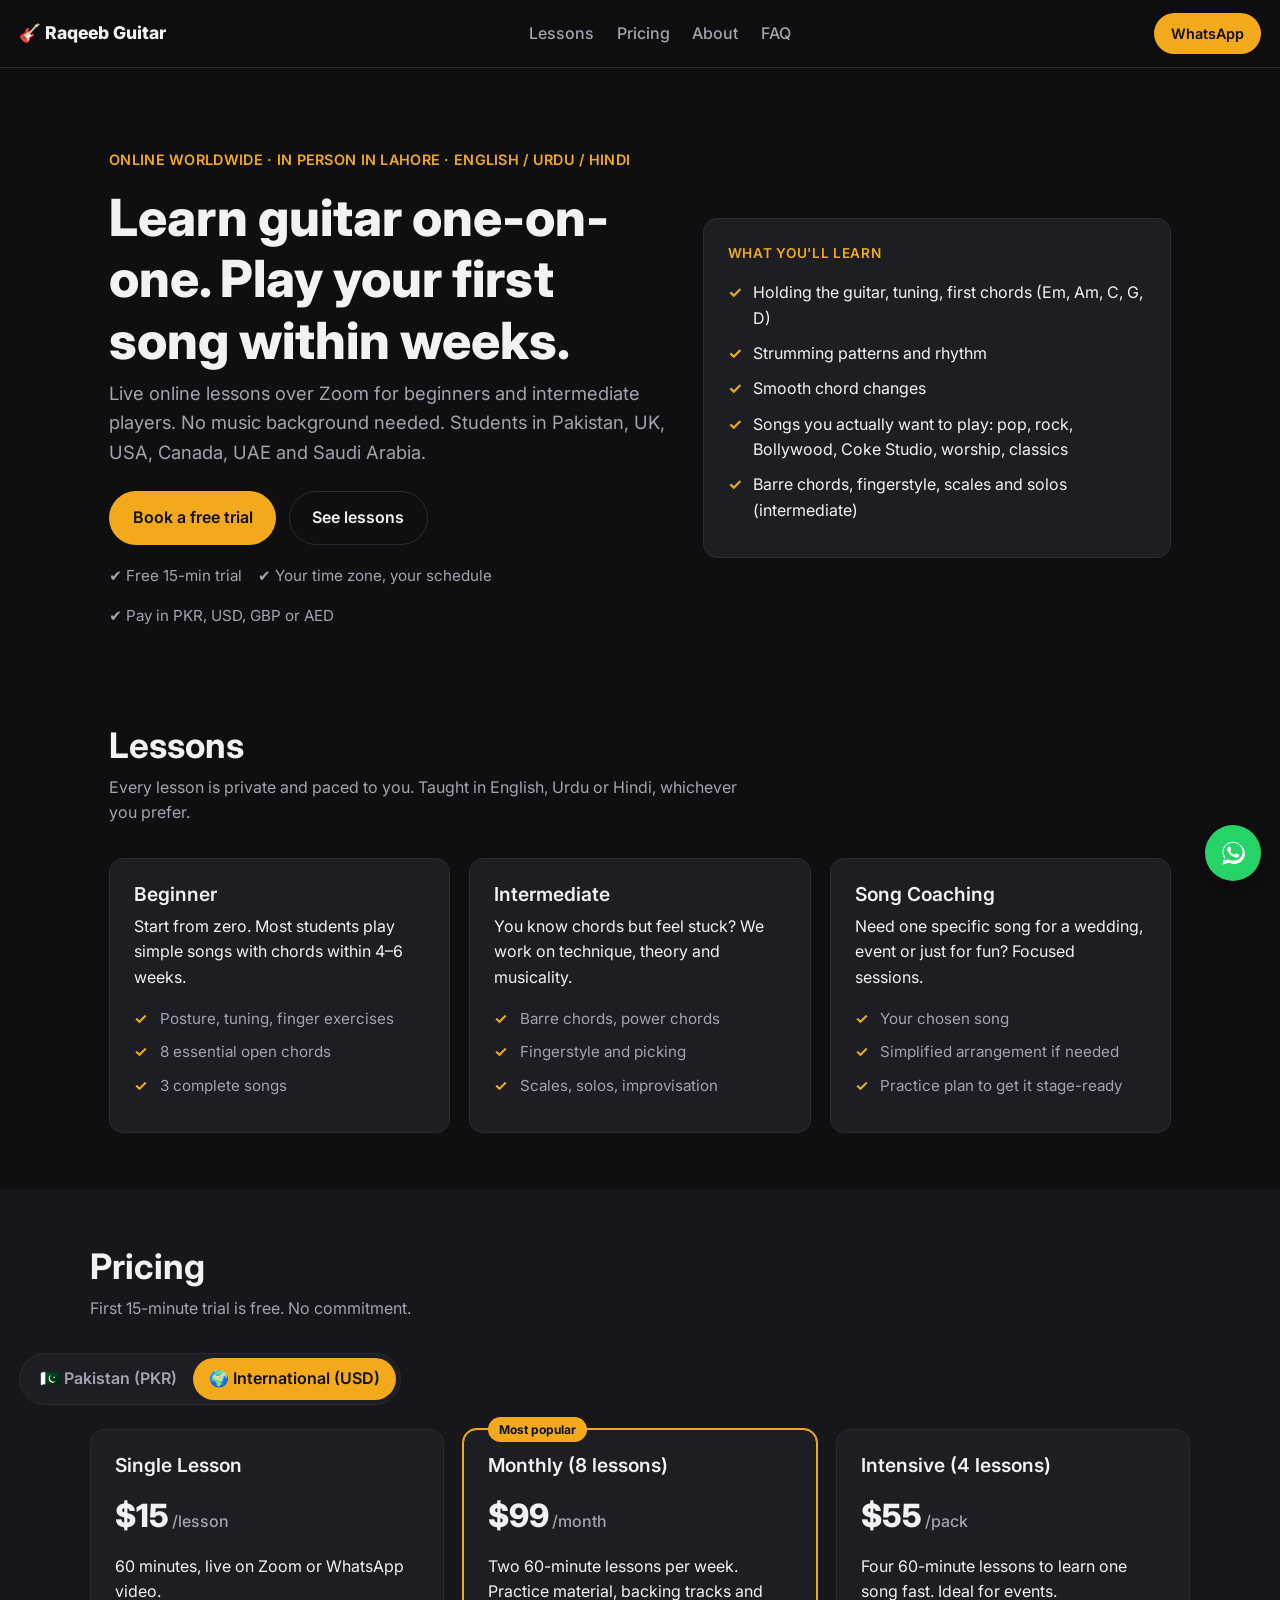
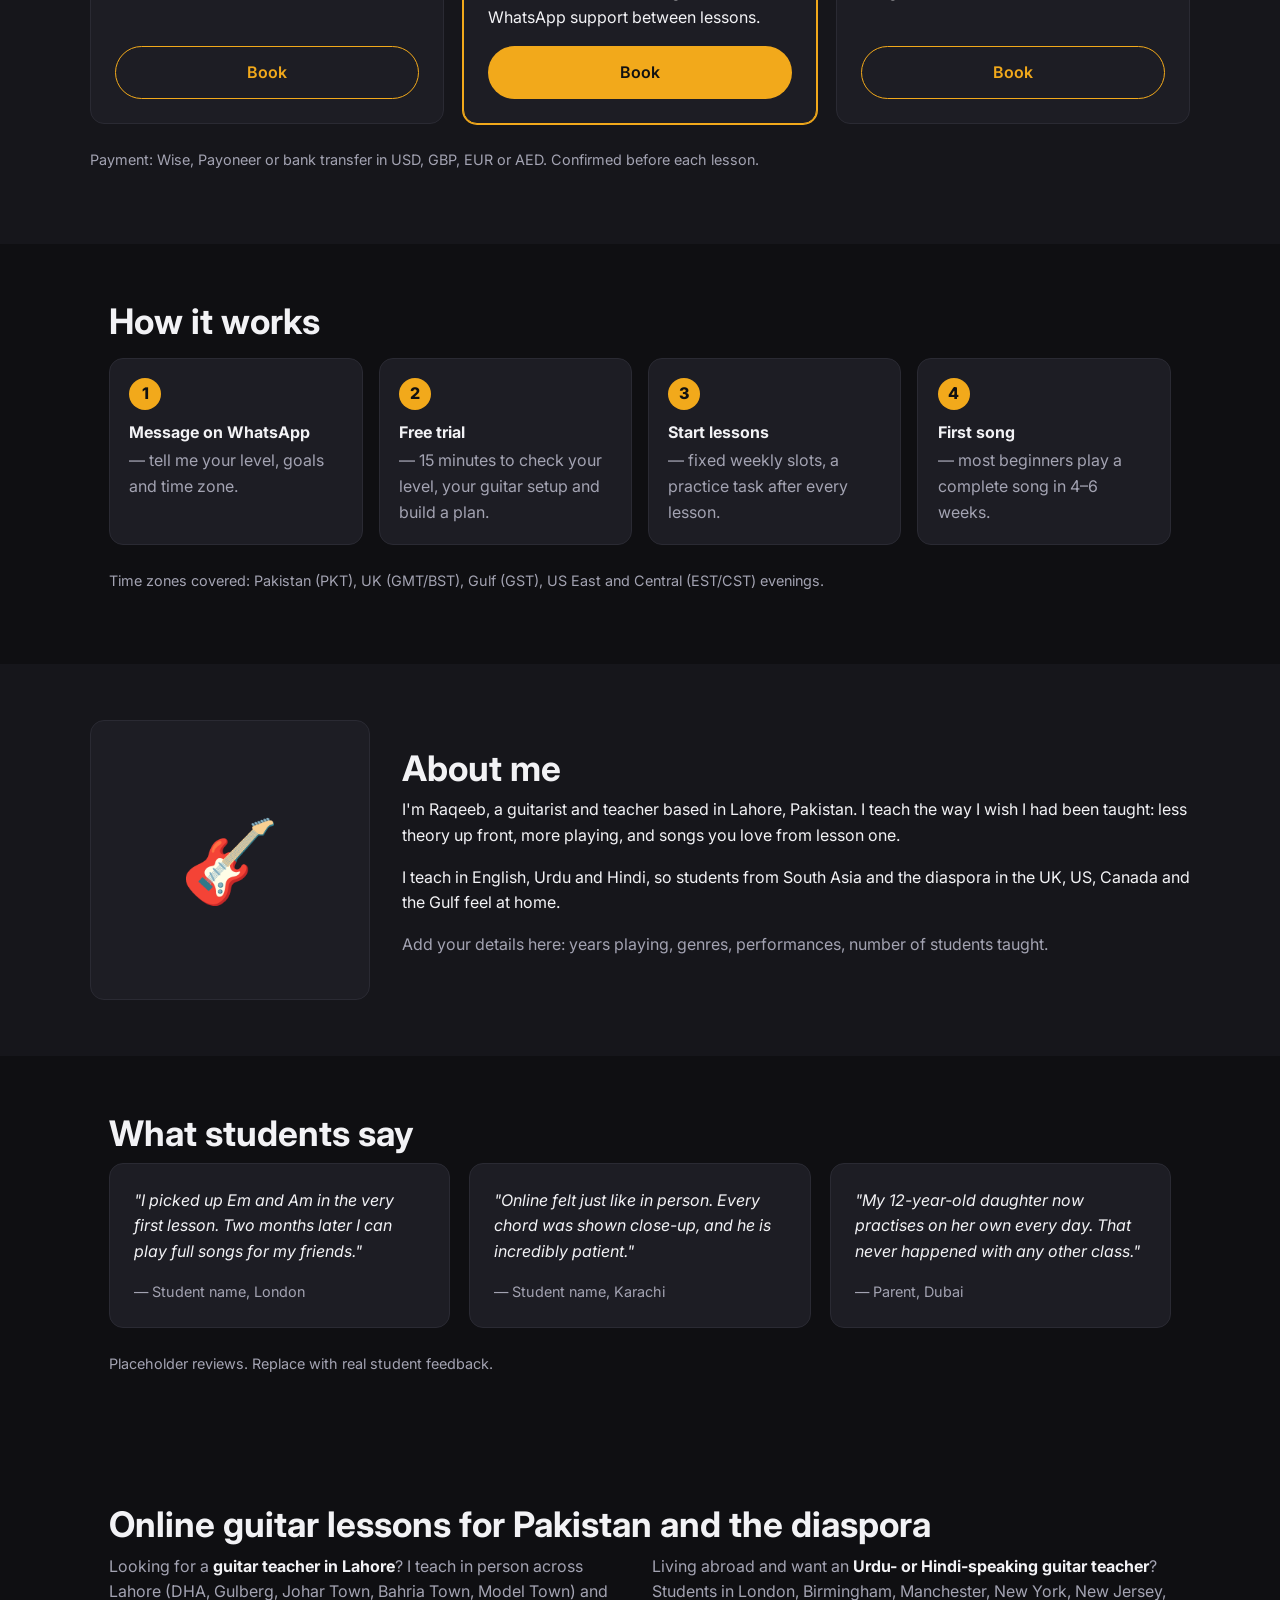
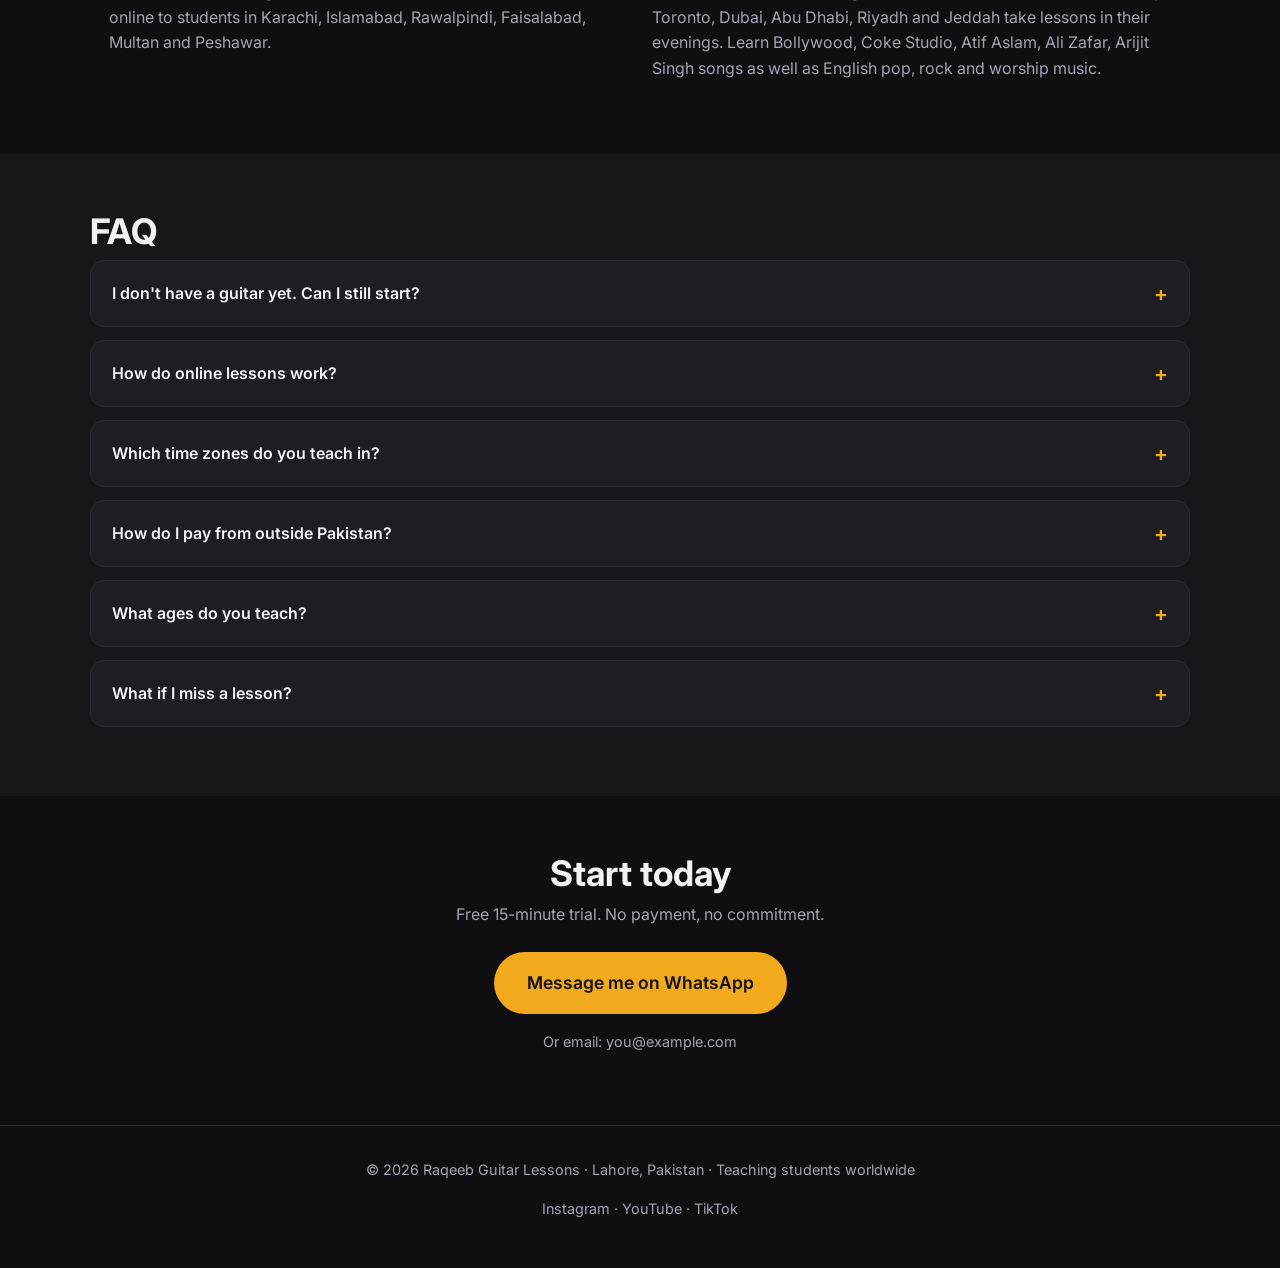
==== index.html @ f3006b5c "Guitar lessons landing page with SEO, region pricing toggle and WhatsApp booking Co-authored-by: Cur" ====
<!DOCTYPE html>
<html lang="en">
<head>
  <meta charset="UTF-8" />
  <meta name="viewport" content="width=device-width, initial-scale=1.0" />
  <title>Online Guitar Lessons in English, Urdu & Hindi | Raqeeb Guitar Lessons, Lahore</title>
  <meta name="description" content="One-on-one online guitar lessons for beginners and intermediate players, taught in English, Urdu or Hindi. In-person classes in Lahore. Students in Pakistan, UK, USA, Canada and UAE. Free 15-minute trial." />
  <link rel="canonical" href="https://raqeebalam.github.io/guitar-lessons/" />
  <meta name="robots" content="index, follow" />
  <meta name="theme-color" content="#0f0f12" />
  <meta property="og:type" content="website" />
  <meta property="og:url" content="https://raqeebalam.github.io/guitar-lessons/" />
  <meta property="og:title" content="Online Guitar Lessons in English, Urdu & Hindi | Raqeeb Guitar" />
  <meta property="og:description" content="Learn guitar online, one-on-one. Play your first song within weeks. Free 15-minute trial. Pakistan, UK, USA, Canada, UAE." />
  <meta property="og:image" content="https://raqeebalam.github.io/guitar-lessons/images/og.png" />
  <meta name="twitter:card" content="summary_large_image" />
  <meta name="twitter:title" content="Online Guitar Lessons in English, Urdu & Hindi | Raqeeb Guitar" />
  <meta name="twitter:description" content="One-on-one online guitar lessons. Free 15-minute trial." />
  <meta name="twitter:image" content="https://raqeebalam.github.io/guitar-lessons/images/og.png" />
  <script type="application/ld+json">
  {
    "@context": "https://schema.org",
    "@graph": [
      {
        "@type": ["LocalBusiness", "EducationalOrganization"],
        "@id": "https://raqeebalam.github.io/guitar-lessons/#business",
        "name": "Raqeeb Guitar Lessons",
        "url": "https://raqeebalam.github.io/guitar-lessons/",
        "image": "https://raqeebalam.github.io/guitar-lessons/images/og.png",
        "description": "One-on-one online guitar lessons for beginners and intermediate players, taught in English, Urdu or Hindi. In-person lessons in Lahore, Pakistan.",
        "address": { "@type": "PostalAddress", "addressLocality": "Lahore", "addressRegion": "Punjab", "addressCountry": "PK" },
        "areaServed": ["Pakistan", "United Kingdom", "United States", "Canada", "United Arab Emirates", "Saudi Arabia"],
        "availableLanguage": ["English", "Urdu", "Hindi"],
        "priceRange": "PKR 1500 - PKR 10000 / USD 15 - USD 99",
        "founder": { "@type": "Person", "name": "Raqeeb Alam" },
        "makesOffer": [
          { "@type": "Offer", "name": "Single online guitar lesson (60 min)", "price": "15", "priceCurrency": "USD" },
          { "@type": "Offer", "name": "Monthly package, 8 online guitar lessons", "price": "99", "priceCurrency": "USD" },
          { "@type": "Offer", "name": "In-person guitar lesson in Lahore", "price": "2500", "priceCurrency": "PKR" }
        ]
      },
      {
        "@type": "Course",
        "name": "Beginner Guitar Course (one-on-one, online)",
        "description": "Start from zero. Posture, tuning, 8 essential chords, strumming and 3 complete songs in 4-6 weeks.",
        "provider": { "@id": "https://raqeebalam.github.io/guitar-lessons/#business" },
        "hasCourseInstance": { "@type": "CourseInstance", "courseMode": "online", "courseWorkload": "PT2H" },
        "offers": { "@type": "Offer", "price": "99", "priceCurrency": "USD", "category": "Monthly package" }
      },
      {
        "@type": "FAQPage",
        "mainEntity": [
          { "@type": "Question", "name": "I don't have a guitar yet. Can I still start?", "acceptedAnswer": { "@type": "Answer", "text": "Yes, the trial doesn't need one. Afterwards I'll recommend a good beginner acoustic for your budget and country." } },
          { "@type": "Question", "name": "How do online guitar lessons work?", "acceptedAnswer": { "@type": "Answer", "text": "Live on Zoom or WhatsApp video. Chords and strumming are shown in close-up, you play along and get corrected in real time. Practice notes and backing tracks follow each lesson." } },
          { "@type": "Question", "name": "Which time zones do you teach in?", "acceptedAnswer": { "@type": "Answer", "text": "Pakistan, UK, Europe and the Gulf during the day; US and Canada in the evenings." } },
          { "@type": "Question", "name": "How do I pay from outside Pakistan?", "acceptedAnswer": { "@type": "Answer", "text": "Wise or Payoneer in USD, GBP, EUR or AED, or bank transfer. Inside Pakistan: JazzCash, Easypaisa or bank transfer." } },
          { "@type": "Question", "name": "What ages do you teach?", "acceptedAnswer": { "@type": "Answer", "text": "Ages 10 and up. Kids' lessons are 45 minutes and song-based." } },
          { "@type": "Question", "name": "What if I miss a lesson?", "acceptedAnswer": { "@type": "Answer", "text": "Reschedule free with 24 hours' notice. The monthly package includes one make-up lesson." } }
        ]
      }
    ]
  }
  </script>
  <link rel="preconnect" href="https://fonts.googleapis.com" />
  <link href="https://fonts.googleapis.com/css2?family=Inter:wght@400;500;600;700;800&display=swap" rel="stylesheet" />
  <link rel="stylesheet" href="styles.css" />
</head>
<body>
  <header class="nav">
    <a href="#top" class="brand">🎸 Raqeeb Guitar</a>
    <nav class="nav-links">
      <a href="#lessons">Lessons</a>
      <a href="#pricing">Pricing</a>
      <a href="#about">About</a>
      <a href="#faq">FAQ</a>
    </nav>
    <a class="btn btn-primary btn-sm js-whatsapp" href="#" data-msg="Hi! I'd like to know more about your guitar lessons.">WhatsApp</a>
  </header>

  <main id="top">
    <section class="hero">
      <div class="hero-text">
        <p class="eyebrow">Online worldwide · In person in <span class="js-city">Lahore</span> · English / Urdu / Hindi</p>
        <h1>Learn guitar one-on-one. Play your first song within weeks.</h1>
        <p class="lead">Live online lessons over Zoom for beginners and intermediate players. No music background needed. Students in Pakistan, UK, USA, Canada, UAE and Saudi Arabia.</p>
        <div class="hero-cta">
          <a class="btn btn-primary js-whatsapp" href="#" data-msg="Hi! I'd like to book a free trial guitar lesson. My time zone is: ">Book a free trial</a>
          <a class="btn btn-ghost" href="#lessons">See lessons</a>
        </div>
        <ul class="trust">
          <li>✔ Free 15-min trial</li>
          <li>✔ Your time zone, your schedule</li>
          <li>✔ Pay in PKR, USD, GBP or AED</li>
        </ul>
      </div>
      <div class="hero-card">
        <div class="card">
          <p class="card-label">What you'll learn</p>
          <ul class="checklist">
            <li>Holding the guitar, tuning, first chords (Em, Am, C, G, D)</li>
            <li>Strumming patterns and rhythm</li>
            <li>Smooth chord changes</li>
            <li>Songs you actually want to play: pop, rock, Bollywood, Coke Studio, worship, classics</li>
            <li>Barre chords, fingerstyle, scales and solos (intermediate)</li>
          </ul>
        </div>
      </div>
    </section>

    <section id="lessons" class="section">
      <h2>Lessons</h2>
      <p class="section-sub">Every lesson is private and paced to you. Taught in English, Urdu or Hindi, whichever you prefer.</p>
      <div class="grid-3">
        <article class="card">
          <h3>Beginner</h3>
          <p>Start from zero. Most students play simple songs with chords within 4–6 weeks.</p>
          <ul class="checklist small">
            <li>Posture, tuning, finger exercises</li>
            <li>8 essential open chords</li>
            <li>3 complete songs</li>
          </ul>
        </article>
        <article class="card">
          <h3>Intermediate</h3>
          <p>You know chords but feel stuck? We work on technique, theory and musicality.</p>
          <ul class="checklist small">
            <li>Barre chords, power chords</li>
            <li>Fingerstyle and picking</li>
            <li>Scales, solos, improvisation</li>
          </ul>
        </article>
        <article class="card">
          <h3>Song Coaching</h3>
          <p>Need one specific song for a wedding, event or just for fun? Focused sessions.</p>
          <ul class="checklist small">
            <li>Your chosen song</li>
            <li>Simplified arrangement if needed</li>
            <li>Practice plan to get it stage-ready</li>
          </ul>
        </article>
      </div>
    </section>

    <section id="pricing" class="section alt">
      <h2>Pricing</h2>
      <p class="section-sub">First 15-minute trial is free. No commitment.</p>

      <div class="toggle" role="tablist" aria-label="Region">
        <button class="toggle-btn active" data-region="pk" role="tab" aria-selected="true">🇵🇰 Pakistan (PKR)</button>
        <button class="toggle-btn" data-region="intl" role="tab" aria-selected="false">🌍 International (USD)</button>
      </div>

      <div class="grid-3">
        <article class="card price">
          <h3>Single Lesson</h3>
          <p class="amount"><span data-pk="Rs. 1,500" data-intl="$15">Rs. 1,500</span><span class="per">/lesson</span></p>
          <p>60 minutes, live on Zoom or WhatsApp video.</p>
          <a class="btn btn-outline js-whatsapp" href="#" data-msg="Hi! I'd like to book a single online guitar lesson.">Book</a>
        </article>
        <article class="card price featured">
          <p class="badge">Most popular</p>
          <h3>Monthly (8 lessons)</h3>
          <p class="amount"><span data-pk="Rs. 10,000" data-intl="$99">Rs. 10,000</span><span class="per">/month</span></p>
          <p>Two 60-minute lessons per week. Practice material, backing tracks and WhatsApp support between lessons.</p>
          <a class="btn btn-primary js-whatsapp" href="#" data-msg="Hi! I'm interested in the monthly guitar package (8 lessons).">Book</a>
        </article>
        <article class="card price">
          <h3 data-pk="In Person" data-intl="Intensive (4 lessons)">In Person</h3>
          <p class="amount"><span data-pk="Rs. 2,500" data-intl="$55">Rs. 2,500</span><span class="per" data-pk="/lesson" data-intl="/pack">/lesson</span></p>
          <p data-pk="At your home or my studio in Lahore. Travel adjusted." data-intl="Four 60-minute lessons to learn one song fast. Ideal for events.">At your home or my studio in Lahore. Travel adjusted.</p>
          <a class="btn btn-outline js-whatsapp" href="#" data-msg="Hi! I'd like an in-person / intensive guitar lesson. Details: ">Book</a>
        </article>
      </div>
      <p class="note" data-pk="Payment: JazzCash, Easypaisa or bank transfer. Confirmed before each lesson." data-intl="Payment: Wise, Payoneer or bank transfer in USD, GBP, EUR or AED. Confirmed before each lesson.">Payment: JazzCash, Easypaisa or bank transfer. Confirmed before each lesson.</p>
    </section>

    <section id="how" class="section">
      <h2>How it works</h2>
      <ol class="steps">
        <li><strong>Message on WhatsApp</strong> — tell me your level, goals and time zone.</li>
        <li><strong>Free trial</strong> — 15 minutes to check your level, your guitar setup and build a plan.</li>
        <li><strong>Start lessons</strong> — fixed weekly slots, a practice task after every lesson.</li>
        <li><strong>First song</strong> — most beginners play a complete song in 4–6 weeks.</li>
      </ol>
      <p class="note">Time zones covered: Pakistan (PKT), UK (GMT/BST), Gulf (GST), US East and Central (EST/CST) evenings.</p>
    </section>

    <section id="about" class="section alt">
      <div class="about">
        <div class="about-photo">
          <img src="images/teacher.jpg" alt="Raqeeb Alam, guitar teacher in Lahore, playing acoustic guitar" loading="lazy" onerror="this.style.display='none'" />
          <span class="photo-placeholder">🎸</span>
        </div>
        <div>
          <h2>About me</h2>
          <p>I'm Raqeeb, a guitarist and teacher based in <span class="js-city">Lahore</span>, Pakistan. I teach the way I wish I had been taught: less theory up front, more playing, and songs you love from lesson one.</p>
          <p>I teach in English, Urdu and Hindi, so students from South Asia and the diaspora in the UK, US, Canada and the Gulf feel at home.</p>
          <p class="muted">Add your details here: years playing, genres, performances, number of students taught.</p>
        </div>
      </div>
    </section>

    <section id="testimonials" class="section">
      <h2>What students say</h2>
      <div class="grid-3">
        <blockquote class="card quote">
          <p>"I picked up Em and Am in the very first lesson. Two months later I can play full songs for my friends."</p>
          <footer>— Student name, London</footer>
        </blockquote>
        <blockquote class="card quote">
          <p>"Online felt just like in person. Every chord was shown close-up, and he is incredibly patient."</p>
          <footer>— Student name, Karachi</footer>
        </blockquote>
        <blockquote class="card quote">
          <p>"My 12-year-old daughter now practises on her own every day. That never happened with any other class."</p>
          <footer>— Parent, Dubai</footer>
        </blockquote>
      </div>
      <p class="note">Placeholder reviews. Replace with real student feedback.</p>
    </section>

    <section id="areas" class="section">
      <h2>Online guitar lessons for Pakistan and the diaspora</h2>
      <div class="two-col">
        <p>Looking for a <strong>guitar teacher in Lahore</strong>? I teach in person across Lahore (DHA, Gulberg, Johar Town, Bahria Town, Model Town) and online to students in Karachi, Islamabad, Rawalpindi, Faisalabad, Multan and Peshawar.</p>
        <p>Living abroad and want an <strong>Urdu- or Hindi-speaking guitar teacher</strong>? Students in London, Birmingham, Manchester, New York, New Jersey, Toronto, Dubai, Abu Dhabi, Riyadh and Jeddah take lessons in their evenings. Learn Bollywood, Coke Studio, Atif Aslam, Ali Zafar, Arijit Singh songs as well as English pop, rock and worship music.</p>
      </div>
    </section>

    <section id="faq" class="section alt">
      <h2>FAQ</h2>
      <details>
        <summary>I don't have a guitar yet. Can I still start?</summary>
        <p>Yes, the trial doesn't need one. Afterwards I'll recommend a good beginner acoustic for your budget and country.</p>
      </details>
      <details>
        <summary>How do online lessons work?</summary>
        <p>Live on Zoom (or WhatsApp video). I show chords and strumming in close-up, you play along, and I correct in real time. You get practice notes and backing tracks after each lesson.</p>
      </details>
      <details>
        <summary>Which time zones do you teach in?</summary>
        <p>Pakistan, UK, Europe and the Gulf during my day; US and Canada in your evenings. Tell me your time zone and I'll send available slots.</p>
      </details>
      <details>
        <summary>How do I pay from outside Pakistan?</summary>
        <p>Wise or Payoneer (USD, GBP, EUR, AED) or direct bank transfer. Inside Pakistan: JazzCash, Easypaisa or bank transfer.</p>
      </details>
      <details>
        <summary>What ages do you teach?</summary>
        <p>10 and up. Kids' lessons are shorter (45 min) and more song-based.</p>
      </details>
      <details>
        <summary>What if I miss a lesson?</summary>
        <p>Reschedule free with 24 hours' notice. The monthly package includes one make-up lesson.</p>
      </details>
    </section>

    <section id="contact" class="section cta-final">
      <h2>Start today</h2>
      <p>Free 15-minute trial. No payment, no commitment.</p>
      <a class="btn btn-primary btn-lg js-whatsapp" href="#" data-msg="Hi! I'd like to book a free trial guitar lesson. My level: ">Message me on WhatsApp</a>
      <p class="muted small-text">Or email: <a class="js-email" href="#">you@example.com</a></p>
    </section>
  </main>

  <footer class="footer">
    <p>© <span id="year"></span> Raqeeb Guitar Lessons · <span class="js-city">Lahore</span>, Pakistan · Teaching students worldwide</p>
    <p class="socials">
      <a href="#" target="_blank" rel="noopener">Instagram</a> ·
      <a href="#" target="_blank" rel="noopener">YouTube</a> ·
      <a href="#" target="_blank" rel="noopener">TikTok</a>
    </p>
  </footer>

  <a class="wa-float js-whatsapp" href="#" data-msg="Hi! I have a question about guitar lessons." aria-label="Chat on WhatsApp">
    <svg viewBox="0 0 32 32" width="28" height="28" aria-hidden="true"><path fill="currentColor" d="M16 3C9.4 3 4 8.3 4 14.9c0 2.3.7 4.6 1.9 6.5L4 29l7.8-2c1.9 1 3.9 1.5 6 1.5h0c6.6 0 12-5.3 12-11.9S22.6 3 16 3zm0 21.7c-1.8 0-3.6-.5-5.1-1.4l-.4-.2-4.6 1.2 1.2-4.5-.2-.4C5.6 17.8 5 16.4 5 14.9 5 9 9.9 4.2 16 4.2s11 4.8 11 10.7-4.9 9.8-11 9.8zm6-7.3c-.3-.2-1.9-.9-2.2-1-.3-.1-.5-.2-.7.2-.2.3-.8 1-1 1.2-.2.2-.4.2-.7.1-.3-.2-1.4-.5-2.6-1.6-1-.9-1.6-1.9-1.8-2.3-.2-.3 0-.5.1-.7l.5-.6c.2-.2.2-.4.3-.6.1-.2 0-.4 0-.6l-1-2.3c-.3-.6-.5-.5-.7-.5h-.6c-.2 0-.6.1-.9.4-.3.3-1.2 1.1-1.2 2.8s1.2 3.3 1.4 3.5c.2.2 2.4 3.6 5.8 5 .8.3 1.4.6 1.9.7.8.3 1.5.2 2.1.1.6-.1 1.9-.8 2.2-1.5.3-.8.3-1.4.2-1.5-.1-.2-.3-.3-.6-.4z"/></svg>
  </a>

  <script src="config.js"></script>
  <script src="script.js"></script>
</body>
</html>
---- styles.css ----
:root {
  --bg: #0f0f12;
  --bg-alt: #16161b;
  --card: #1d1d24;
  --border: #2a2a33;
  --text: #f2f2f5;
  --muted: #a3a3b2;
  --accent: #f2a91b;
  --accent-dark: #d18f0e;
  --wa: #25d366;
  --radius: 14px;
  --max: 1100px;
}

* { box-sizing: border-box; }
html { scroll-behavior: smooth; }
body {
  margin: 0;
  font-family: Inter, system-ui, -apple-system, "Segoe UI", Roboto, sans-serif;
  background: var(--bg);
  color: var(--text);
  line-height: 1.6;
}
a { color: inherit; text-decoration: none; }
h1, h2, h3 { line-height: 1.2; margin: 0 0 .5rem; }
h1 { font-size: clamp(2rem, 5vw, 3.2rem); font-weight: 800; }
h2 { font-size: clamp(1.6rem, 3.5vw, 2.2rem); font-weight: 700; }
h3 { font-size: 1.2rem; font-weight: 600; }
p { margin: 0 0 1rem; }
.muted { color: var(--muted); }
.small-text { font-size: .9rem; }

/* Nav */
.nav {
  position: sticky; top: 0; z-index: 10;
  display: flex; align-items: center; justify-content: space-between; gap: 1rem;
  padding: .8rem 1.2rem;
  background: rgba(15,15,18,.85); backdrop-filter: blur(10px);
  border-bottom: 1px solid var(--border);
}
.brand { font-weight: 800; font-size: 1.1rem; }
.nav-links { display: none; gap: 1.4rem; }
.nav-links a { color: var(--muted); font-weight: 500; }
.nav-links a:hover { color: var(--text); }
@media (min-width: 720px) { .nav-links { display: flex; } }

/* Buttons */
.btn {
  display: inline-block; padding: .8rem 1.4rem; border-radius: 999px;
  font-weight: 600; border: 1px solid transparent; cursor: pointer;
  transition: transform .1s, background .2s, border-color .2s;
}
.btn:active { transform: scale(.98); }
.btn-primary { background: var(--accent); color: #111; }
.btn-primary:hover { background: var(--accent-dark); }
.btn-ghost { border-color: var(--border); color: var(--text); }
.btn-ghost:hover { border-color: var(--muted); }
.btn-outline { border-color: var(--accent); color: var(--accent); }
.btn-outline:hover { background: rgba(242,169,27,.1); }
.btn-sm { padding: .5rem 1rem; font-size: .9rem; }
.btn-lg { padding: 1rem 2rem; font-size: 1.1rem; }

/* Hero */
.hero {
  max-width: var(--max); margin: 0 auto; padding: 3.5rem 1.2rem 2.5rem;
  display: grid; gap: 2rem; align-items: center;
}
@media (min-width: 900px) { .hero { grid-template-columns: 1.2fr 1fr; padding-top: 5rem; } }
.eyebrow { color: var(--accent); font-weight: 600; font-size: .9rem; letter-spacing: .02em; text-transform: uppercase; }
.lead { font-size: 1.15rem; color: var(--muted); max-width: 40rem; }
.hero-cta { display: flex; flex-wrap: wrap; gap: .8rem; margin: 1.5rem 0 1.2rem; }
.trust { list-style: none; padding: 0; margin: 0; display: flex; flex-wrap: wrap; gap: 1rem; color: var(--muted); font-size: .95rem; }

/* Cards */
.card {
  background: var(--card); border: 1px solid var(--border); border-radius: var(--radius);
  padding: 1.5rem;
}
.card-label { color: var(--accent); font-weight: 600; font-size: .85rem; text-transform: uppercase; letter-spacing: .05em; }
.checklist { list-style: none; padding: 0; margin: 0; }
.checklist li { padding-left: 1.6rem; position: relative; margin-bottom: .6rem; }
.checklist li::before { content: "✓"; position: absolute; left: 0; color: var(--accent); font-weight: 700; }
.checklist.small li { font-size: .95rem; color: var(--muted); }

/* Sections */
.section { max-width: var(--max); margin: 0 auto; padding: 3.5rem 1.2rem; }
.section.alt { max-width: none; background: var(--bg-alt); }
.section.alt > * { max-width: var(--max); margin-left: auto; margin-right: auto; }
.section-sub { color: var(--muted); max-width: 40rem; margin-bottom: 2rem; }
.grid-3 { display: grid; gap: 1.2rem; }
@media (min-width: 760px) { .grid-3 { grid-template-columns: repeat(3, 1fr); } }
.note { color: var(--muted); font-size: .9rem; margin-top: 1.5rem; }

/* Pricing */
.toggle { display: inline-flex; background: var(--card); border: 1px solid var(--border); border-radius: 999px; padding: .25rem; margin-bottom: 1.5rem; }
.toggle-btn { border: 0; background: transparent; color: var(--muted); padding: .5rem 1rem; border-radius: 999px; font: inherit; font-weight: 600; cursor: pointer; }
.toggle-btn.active { background: var(--accent); color: #111; }
.price { display: flex; flex-direction: column; position: relative; }
.price .btn { margin-top: auto; text-align: center; }
.price.featured { border-color: var(--accent); box-shadow: 0 0 0 1px var(--accent); }
.badge { position: absolute; top: -.8rem; left: 1.5rem; background: var(--accent); color: #111; font-size: .75rem; font-weight: 700; padding: .2rem .7rem; border-radius: 999px; margin: 0; }
.amount { font-size: 2rem; font-weight: 800; margin: .3rem 0 .8rem; }
.amount .per { font-size: 1rem; color: var(--muted); font-weight: 500; margin-left: .2rem; }

/* Areas */
.two-col { display: grid; gap: 1.5rem; color: var(--muted); }
@media (min-width: 760px) { .two-col { grid-template-columns: 1fr 1fr; } }
.two-col strong { color: var(--text); }

/* Steps */
.steps { counter-reset: step; list-style: none; padding: 0; display: grid; gap: 1rem; }
@media (min-width: 760px) { .steps { grid-template-columns: repeat(4, 1fr); } }
.steps li { counter-increment: step; background: var(--card); border: 1px solid var(--border); border-radius: var(--radius); padding: 1.2rem; color: var(--muted); }
.steps li::before { content: counter(step); display: inline-grid; place-items: center; width: 2rem; height: 2rem; border-radius: 50%; background: var(--accent); color: #111; font-weight: 800; margin-bottom: .6rem; }
.steps strong { display: block; color: var(--text); margin-bottom: .2rem; }

/* About */
.about { display: grid; gap: 2rem; align-items: center; }
@media (min-width: 760px) { .about { grid-template-columns: 280px 1fr; } }
.about-photo { position: relative; aspect-ratio: 1; border-radius: var(--radius); background: var(--card); border: 1px solid var(--border); display: grid; place-items: center; overflow: hidden; }
.about-photo img { width: 100%; height: 100%; object-fit: cover; position: absolute; inset: 0; }
.photo-placeholder { font-size: 5rem; }

/* Quotes */
.quote { margin: 0; }
.quote p { font-style: italic; }
.quote footer { color: var(--muted); font-size: .9rem; }

/* FAQ */
details { background: var(--card); border: 1px solid var(--border); border-radius: var(--radius); padding: 1rem 1.3rem; margin-bottom: .8rem; }
summary { cursor: pointer; font-weight: 600; list-style: none; display: flex; justify-content: space-between; align-items: center; }
summary::after { content: "+"; color: var(--accent); font-size: 1.3rem; }
details[open] summary::after { content: "–"; }
details p { margin: .8rem 0 0; color: var(--muted); }

/* Final CTA */
.cta-final { text-align: center; }
.cta-final p { color: var(--muted); }
.cta-final .btn { margin: .5rem 0 1rem; }

/* Footer */
.footer { border-top: 1px solid var(--border); padding: 2rem 1.2rem; text-align: center; color: var(--muted); font-size: .9rem; }
.socials a:hover { color: var(--text); }

/* WhatsApp float */
.wa-float {
  position: fixed; right: 1.2rem; bottom: 1.2rem; z-index: 20;
  width: 56px; height: 56px; border-radius: 50%; background: var(--wa); color: #fff;
  display: grid; place-items: center; box-shadow: 0 8px 24px rgba(0,0,0,.4);
}
.wa-float:hover { transform: scale(1.05); }
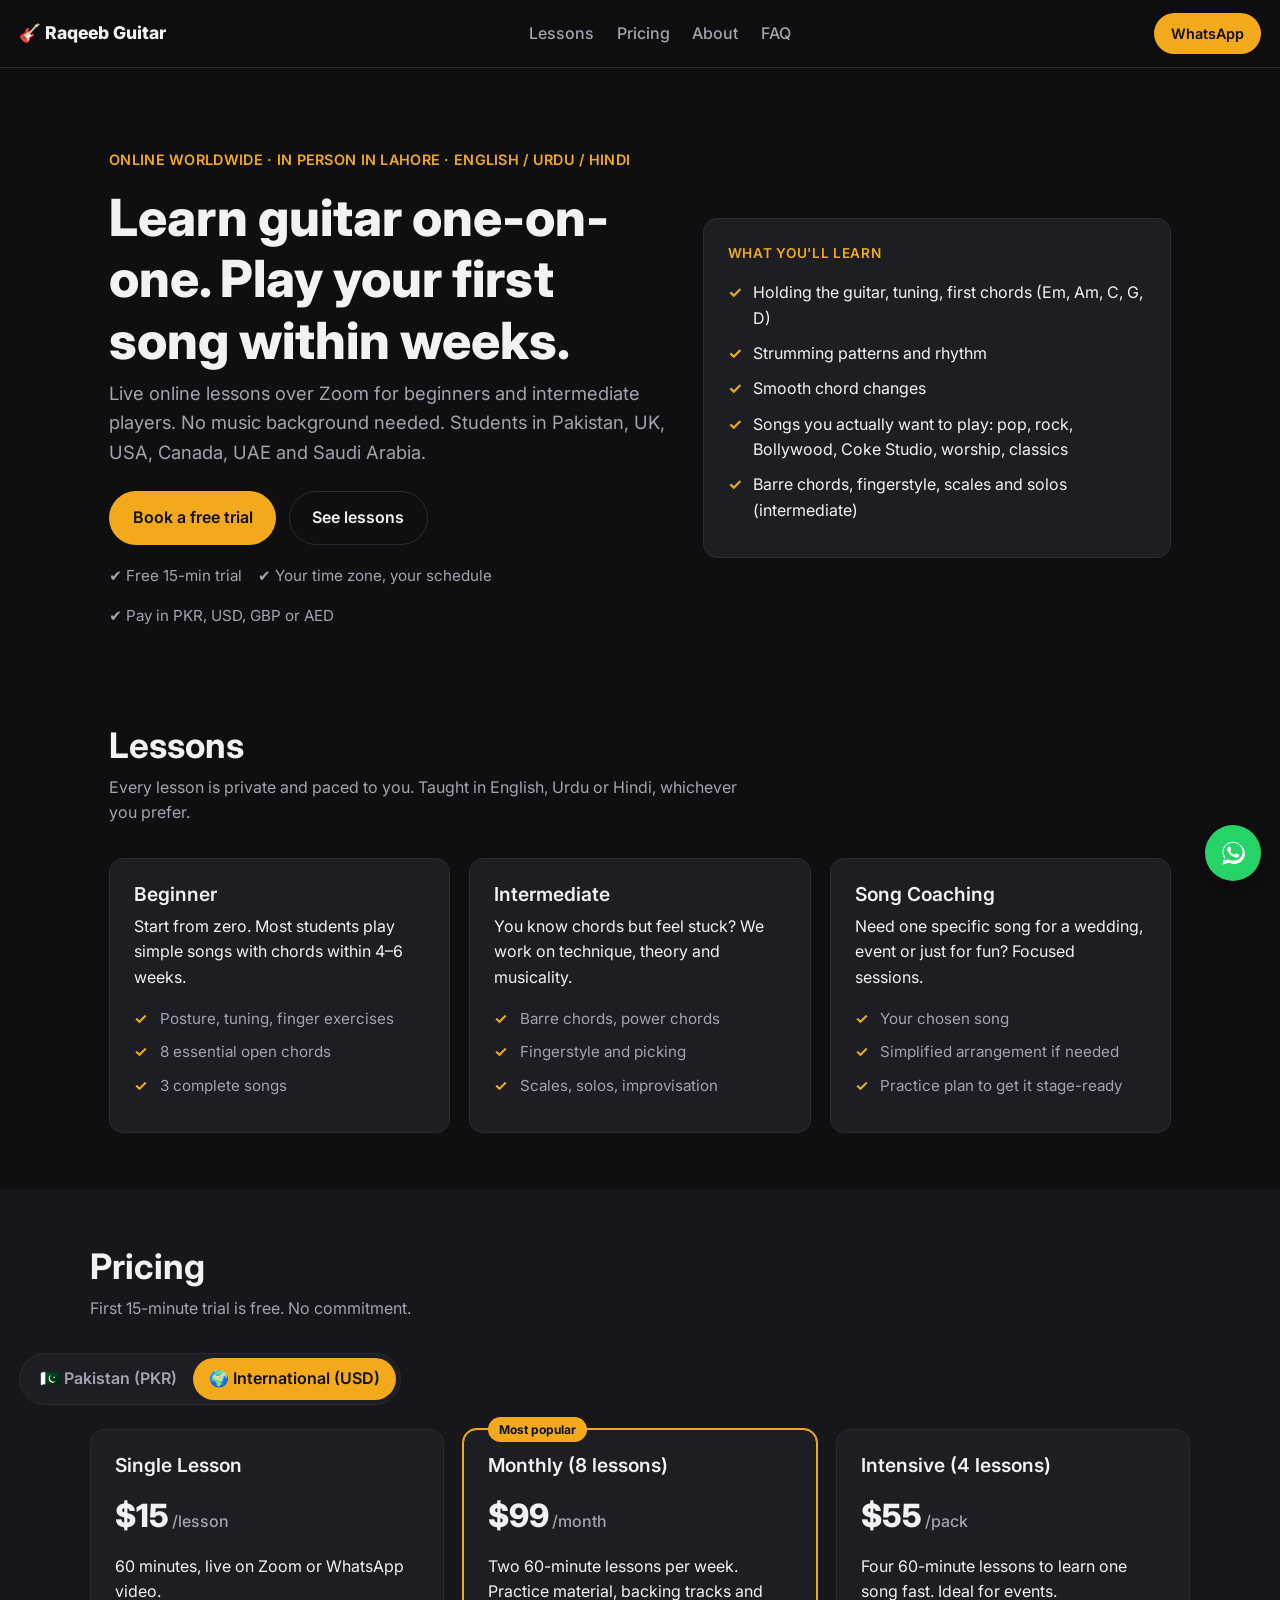
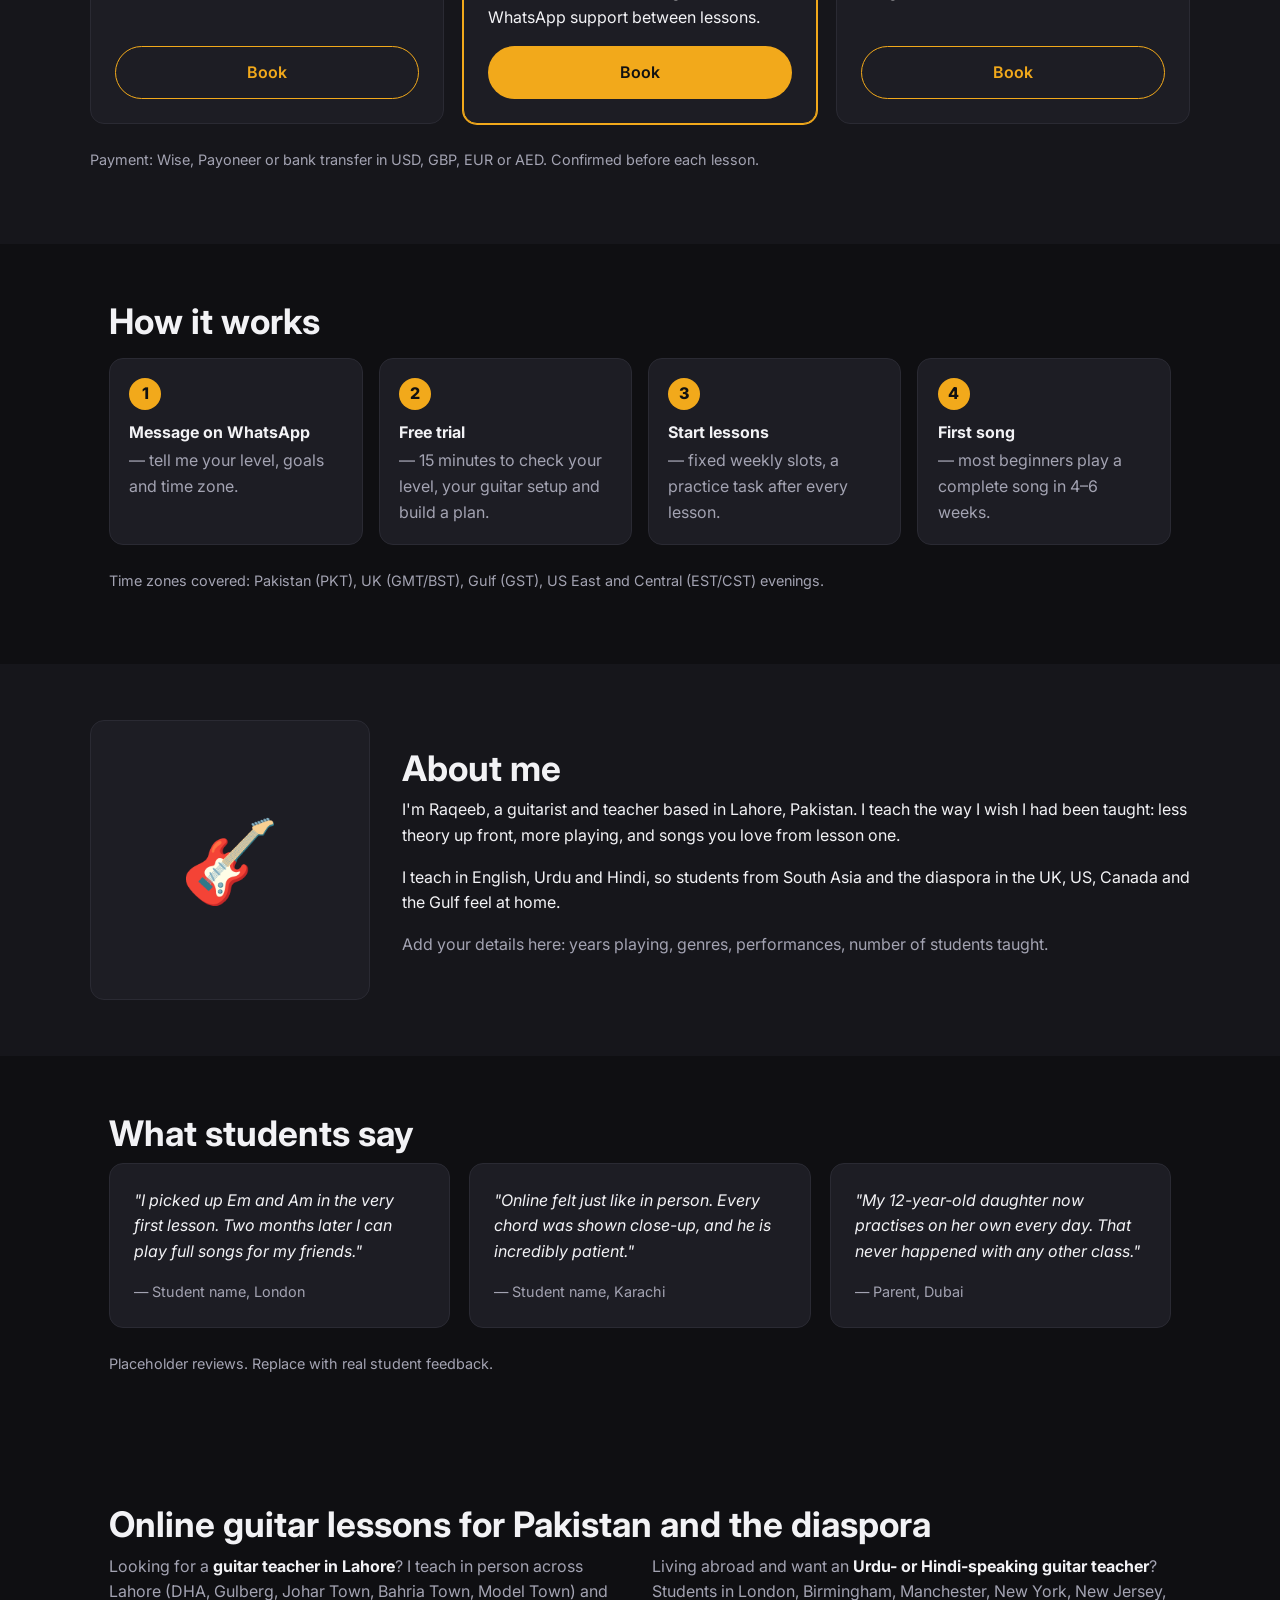
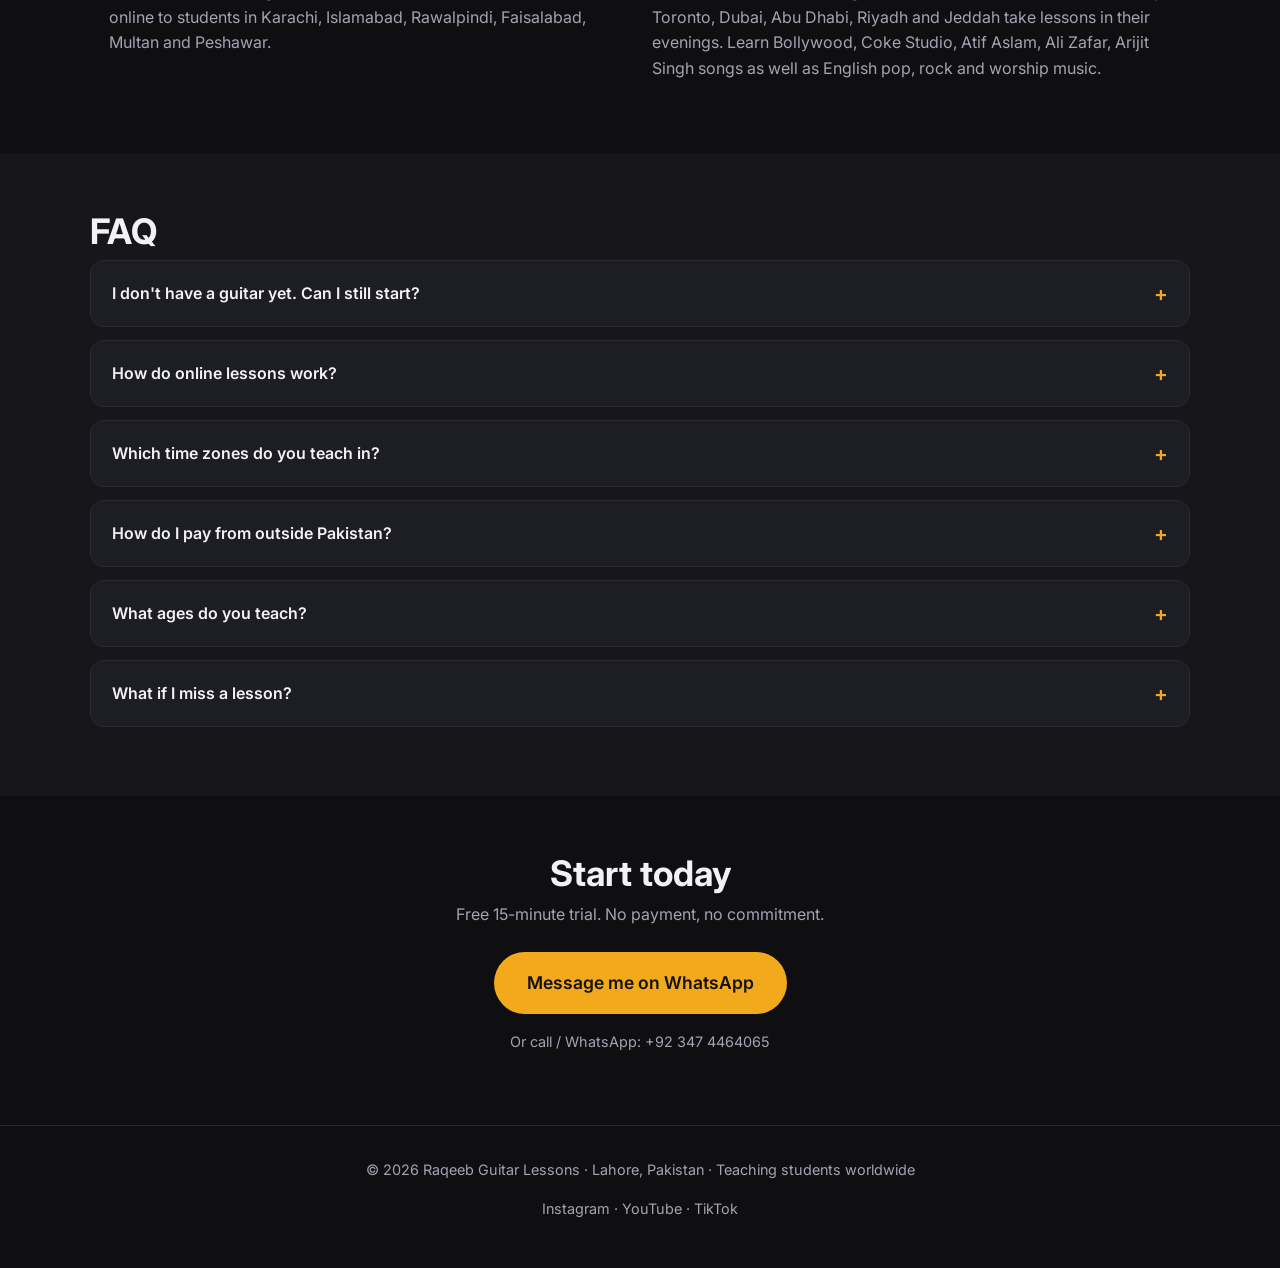
==== commit 687a1565: "Set real WhatsApp number and phone contact Co-authored-by: Cursor <cursoragent@cursor.com>" ====
--- a/index.html
+++ b/index.html
@@ -28,6 +28,7 @@
         "url": "https://raqeebalam.github.io/guitar-lessons/",
         "image": "https://raqeebalam.github.io/guitar-lessons/images/og.png",
         "description": "One-on-one online guitar lessons for beginners and intermediate players, taught in English, Urdu or Hindi. In-person lessons in Lahore, Pakistan.",
+        "telephone": "+923474464065",
         "address": { "@type": "PostalAddress", "addressLocality": "Lahore", "addressRegion": "Punjab", "addressCountry": "PK" },
         "areaServed": ["Pakistan", "United Kingdom", "United States", "Canada", "United Arab Emirates", "Saudi Arabia"],
         "availableLanguage": ["English", "Urdu", "Hindi"],
@@ -259,7 +260,7 @@
       <h2>Start today</h2>
       <p>Free 15-minute trial. No payment, no commitment.</p>
       <a class="btn btn-primary btn-lg js-whatsapp" href="#" data-msg="Hi! I'd like to book a free trial guitar lesson. My level: ">Message me on WhatsApp</a>
-      <p class="muted small-text">Or email: <a class="js-email" href="#">you@example.com</a></p>
+      <p class="muted small-text">Or call / WhatsApp: <a class="js-tel" href="#">+92 347 4464065</a></p>
     </section>
   </main>
 
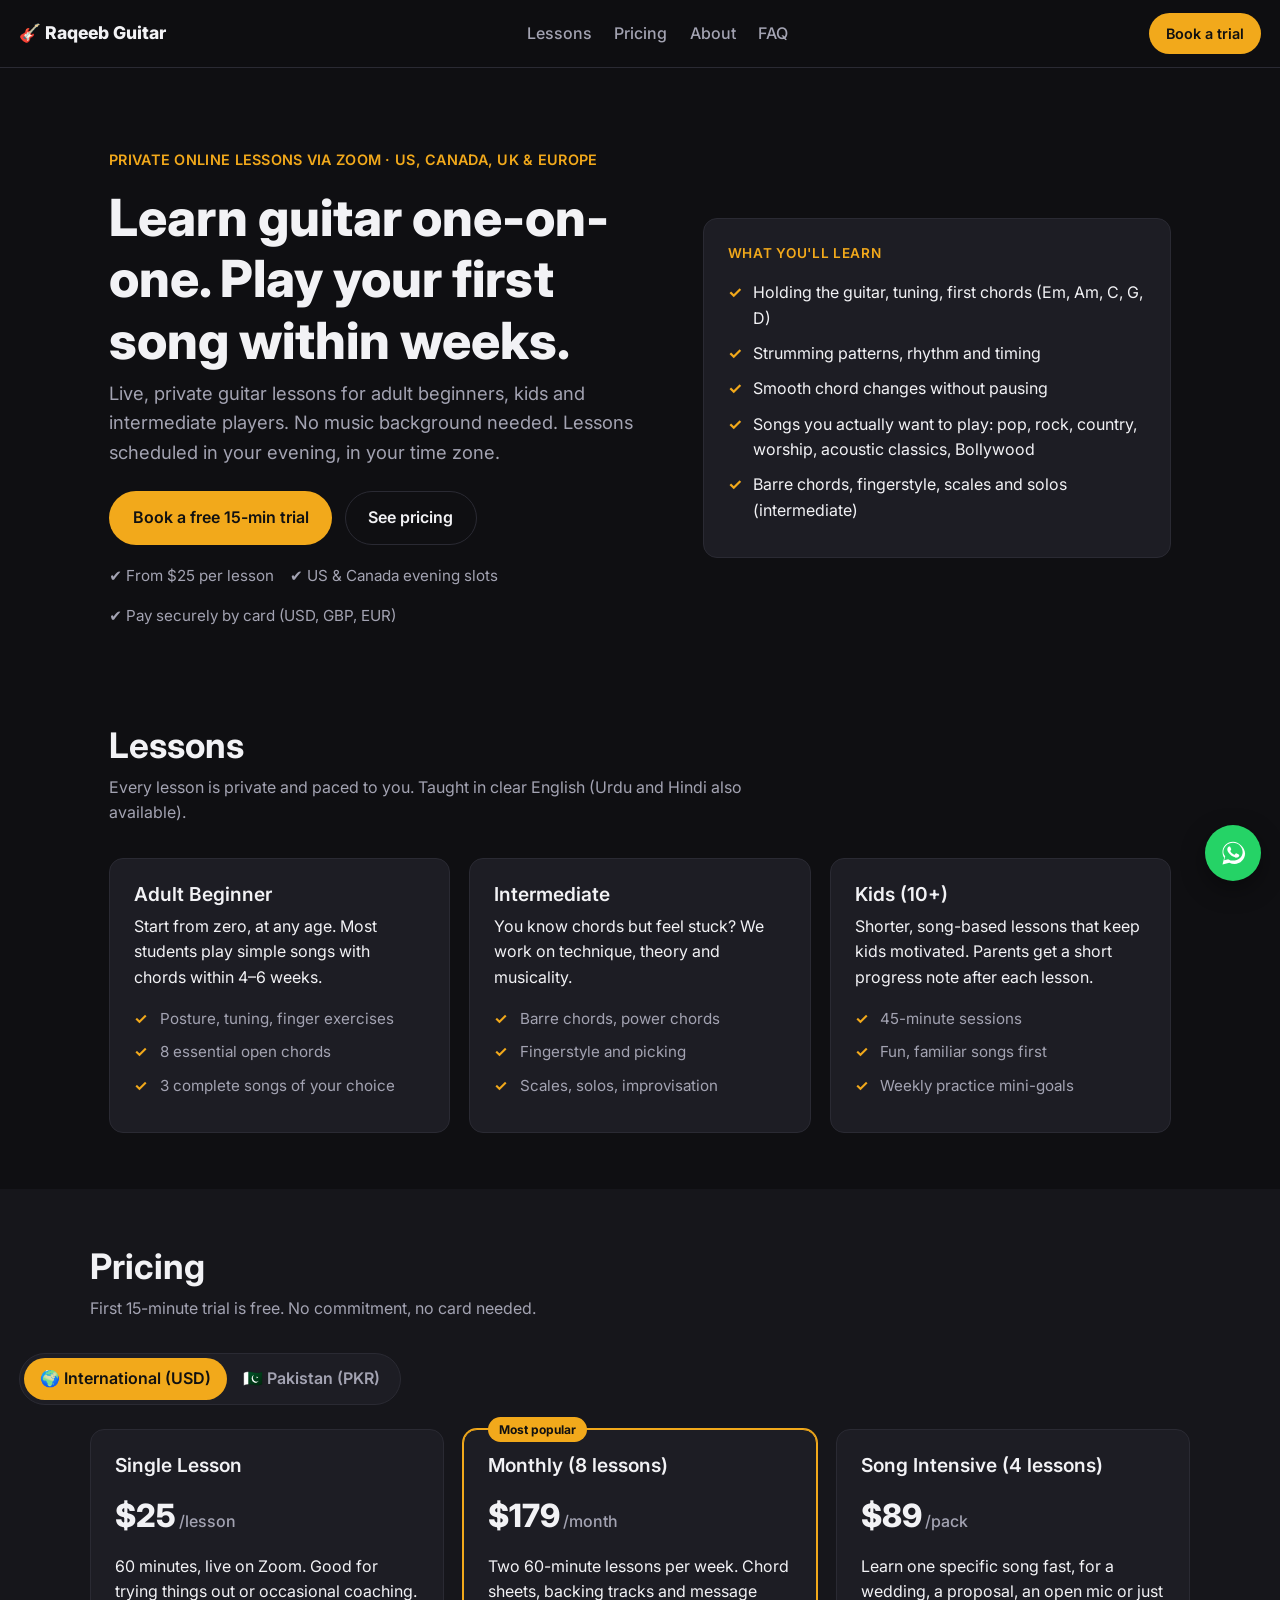
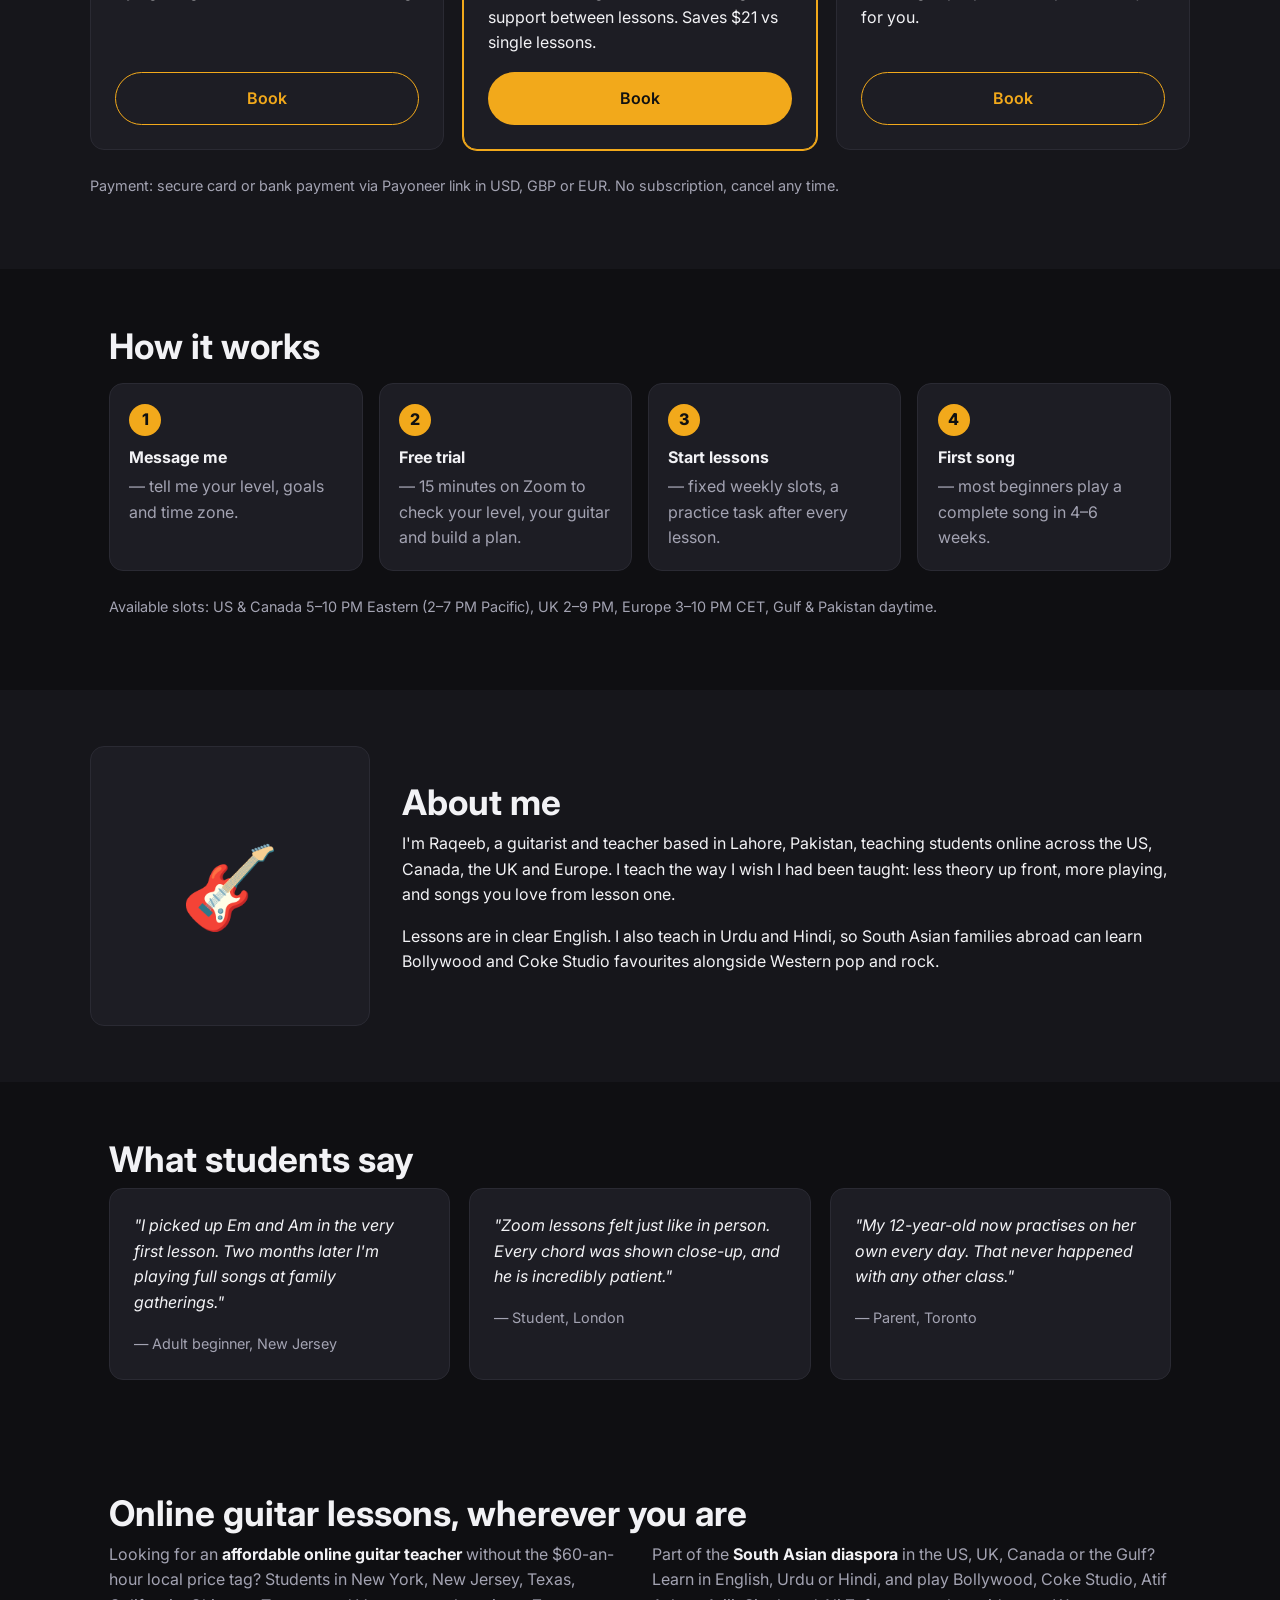
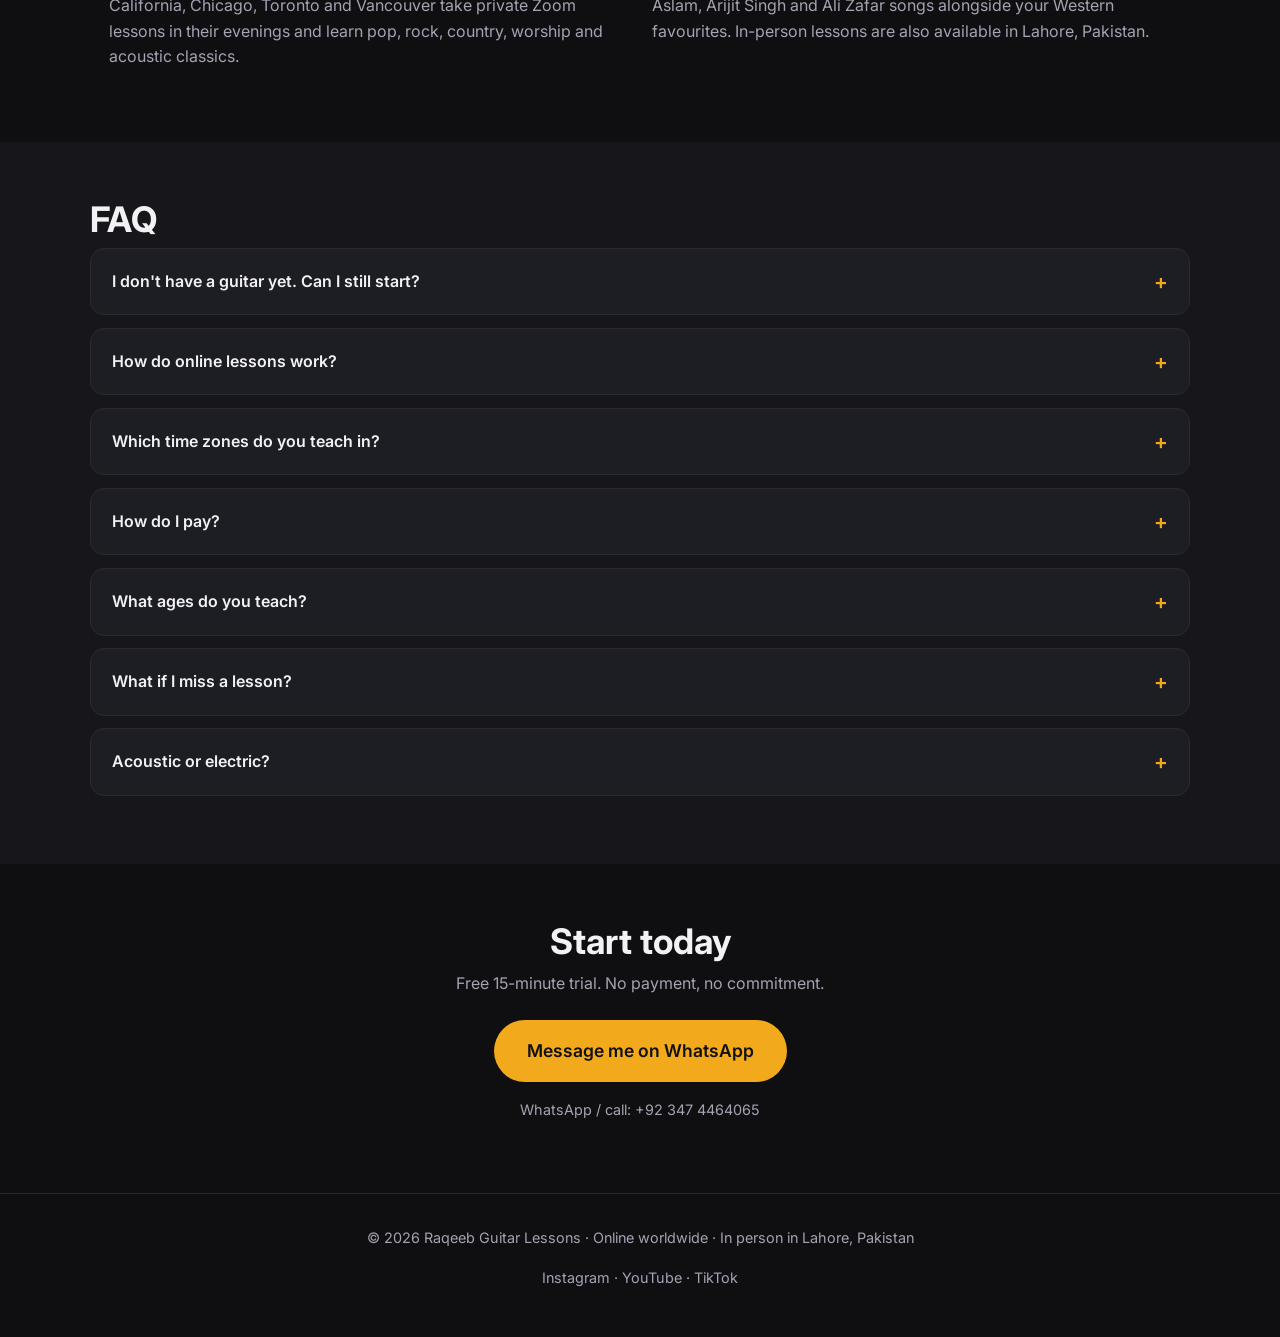
==== commit 401cd8a0: "Reposition site for US and international students: USD-first pricing, Payoneer payments, time zones," ====
--- a/index.html
+++ b/index.html
@@ -3,19 +3,19 @@
 <head>
   <meta charset="UTF-8" />
   <meta name="viewport" content="width=device-width, initial-scale=1.0" />
-  <title>Online Guitar Lessons in English, Urdu & Hindi | Raqeeb Guitar Lessons, Lahore</title>
-  <meta name="description" content="One-on-one online guitar lessons for beginners and intermediate players, taught in English, Urdu or Hindi. In-person classes in Lahore. Students in Pakistan, UK, USA, Canada and UAE. Free 15-minute trial." />
+  <title>Online Guitar Lessons via Zoom | 1-on-1 Beginner & Intermediate | Raqeeb Guitar</title>
+  <meta name="description" content="Private online guitar lessons over Zoom for beginners and intermediate players in the US, Canada, UK and Europe. Learn chords, strumming and the songs you love. Free 15-minute trial, from $25 per lesson." />
   <link rel="canonical" href="https://raqeebalam.github.io/guitar-lessons/" />
   <meta name="robots" content="index, follow" />
   <meta name="theme-color" content="#0f0f12" />
   <meta property="og:type" content="website" />
   <meta property="og:url" content="https://raqeebalam.github.io/guitar-lessons/" />
-  <meta property="og:title" content="Online Guitar Lessons in English, Urdu & Hindi | Raqeeb Guitar" />
-  <meta property="og:description" content="Learn guitar online, one-on-one. Play your first song within weeks. Free 15-minute trial. Pakistan, UK, USA, Canada, UAE." />
+  <meta property="og:title" content="Online Guitar Lessons via Zoom | 1-on-1 | Raqeeb Guitar" />
+  <meta property="og:description" content="Private online guitar lessons for beginners and intermediate players. Play your first song within weeks. Free 15-minute trial." />
   <meta property="og:image" content="https://raqeebalam.github.io/guitar-lessons/images/og.png" />
   <meta name="twitter:card" content="summary_large_image" />
-  <meta name="twitter:title" content="Online Guitar Lessons in English, Urdu & Hindi | Raqeeb Guitar" />
-  <meta name="twitter:description" content="One-on-one online guitar lessons. Free 15-minute trial." />
+  <meta name="twitter:title" content="Online Guitar Lessons via Zoom | 1-on-1 | Raqeeb Guitar" />
+  <meta name="twitter:description" content="Private online guitar lessons. Free 15-minute trial. From $25/lesson." />
   <meta name="twitter:image" content="https://raqeebalam.github.io/guitar-lessons/images/og.png" />
   <script type="application/ld+json">
   {
@@ -27,35 +27,36 @@
         "name": "Raqeeb Guitar Lessons",
         "url": "https://raqeebalam.github.io/guitar-lessons/",
         "image": "https://raqeebalam.github.io/guitar-lessons/images/og.png",
-        "description": "One-on-one online guitar lessons for beginners and intermediate players, taught in English, Urdu or Hindi. In-person lessons in Lahore, Pakistan.",
+        "description": "Private online guitar lessons over Zoom for beginners and intermediate players worldwide, with in-person lessons in Lahore, Pakistan. Taught in English, with Urdu and Hindi available.",
         "telephone": "+923474464065",
         "address": { "@type": "PostalAddress", "addressLocality": "Lahore", "addressRegion": "Punjab", "addressCountry": "PK" },
-        "areaServed": ["Pakistan", "United Kingdom", "United States", "Canada", "United Arab Emirates", "Saudi Arabia"],
+        "areaServed": ["United States", "Canada", "United Kingdom", "Ireland", "Germany", "Netherlands", "United Arab Emirates", "Saudi Arabia", "Australia", "Pakistan"],
         "availableLanguage": ["English", "Urdu", "Hindi"],
-        "priceRange": "PKR 1500 - PKR 10000 / USD 15 - USD 99",
+        "priceRange": "USD 25 - USD 179",
+        "currenciesAccepted": "USD, GBP, EUR, PKR",
         "founder": { "@type": "Person", "name": "Raqeeb Alam" },
         "makesOffer": [
-          { "@type": "Offer", "name": "Single online guitar lesson (60 min)", "price": "15", "priceCurrency": "USD" },
-          { "@type": "Offer", "name": "Monthly package, 8 online guitar lessons", "price": "99", "priceCurrency": "USD" },
-          { "@type": "Offer", "name": "In-person guitar lesson in Lahore", "price": "2500", "priceCurrency": "PKR" }
+          { "@type": "Offer", "name": "Single online guitar lesson (60 min, Zoom)", "price": "25", "priceCurrency": "USD" },
+          { "@type": "Offer", "name": "Monthly package, 8 online guitar lessons", "price": "179", "priceCurrency": "USD" },
+          { "@type": "Offer", "name": "Song intensive, 4 online lessons", "price": "89", "priceCurrency": "USD" }
         ]
       },
       {
         "@type": "Course",
-        "name": "Beginner Guitar Course (one-on-one, online)",
-        "description": "Start from zero. Posture, tuning, 8 essential chords, strumming and 3 complete songs in 4-6 weeks.",
+        "name": "Beginner Guitar Course (private, online via Zoom)",
+        "description": "Start from zero. Posture, tuning, 8 essential chords, strumming patterns and 3 complete songs in 4-6 weeks.",
         "provider": { "@id": "https://raqeebalam.github.io/guitar-lessons/#business" },
         "hasCourseInstance": { "@type": "CourseInstance", "courseMode": "online", "courseWorkload": "PT2H" },
-        "offers": { "@type": "Offer", "price": "99", "priceCurrency": "USD", "category": "Monthly package" }
+        "offers": { "@type": "Offer", "price": "179", "priceCurrency": "USD", "category": "Monthly package" }
       },
       {
         "@type": "FAQPage",
         "mainEntity": [
-          { "@type": "Question", "name": "I don't have a guitar yet. Can I still start?", "acceptedAnswer": { "@type": "Answer", "text": "Yes, the trial doesn't need one. Afterwards I'll recommend a good beginner acoustic for your budget and country." } },
-          { "@type": "Question", "name": "How do online guitar lessons work?", "acceptedAnswer": { "@type": "Answer", "text": "Live on Zoom or WhatsApp video. Chords and strumming are shown in close-up, you play along and get corrected in real time. Practice notes and backing tracks follow each lesson." } },
-          { "@type": "Question", "name": "Which time zones do you teach in?", "acceptedAnswer": { "@type": "Answer", "text": "Pakistan, UK, Europe and the Gulf during the day; US and Canada in the evenings." } },
-          { "@type": "Question", "name": "How do I pay from outside Pakistan?", "acceptedAnswer": { "@type": "Answer", "text": "Wise or Payoneer in USD, GBP, EUR or AED, or bank transfer. Inside Pakistan: JazzCash, Easypaisa or bank transfer." } },
-          { "@type": "Question", "name": "What ages do you teach?", "acceptedAnswer": { "@type": "Answer", "text": "Ages 10 and up. Kids' lessons are 45 minutes and song-based." } },
+          { "@type": "Question", "name": "I don't have a guitar yet. Can I still start?", "acceptedAnswer": { "@type": "Answer", "text": "Yes. The trial doesn't need one. Afterwards I'll recommend a good beginner acoustic for your budget, with links for Amazon, Guitar Center or Sweetwater." } },
+          { "@type": "Question", "name": "How do online guitar lessons work?", "acceptedAnswer": { "@type": "Answer", "text": "Live on Zoom with two camera angles so you see the fretboard and strumming hand clearly. You play along and get corrected in real time. Practice notes, chord sheets and backing tracks follow each lesson." } },
+          { "@type": "Question", "name": "Which time zones do you teach in?", "acceptedAnswer": { "@type": "Answer", "text": "US and Canada evenings (Eastern, Central, Mountain and Pacific), UK and Europe afternoons and evenings, Gulf and Pakistan daytime." } },
+          { "@type": "Question", "name": "How do I pay?", "acceptedAnswer": { "@type": "Answer", "text": "By card or bank via a secure Payoneer payment link in USD, GBP or EUR. Students in Pakistan can pay by JazzCash, Easypaisa or bank transfer." } },
+          { "@type": "Question", "name": "What ages do you teach?", "acceptedAnswer": { "@type": "Answer", "text": "Ages 10 and up, including adult beginners. Kids' lessons are 45 minutes and song-based." } },
           { "@type": "Question", "name": "What if I miss a lesson?", "acceptedAnswer": { "@type": "Answer", "text": "Reschedule free with 24 hours' notice. The monthly package includes one make-up lesson." } }
         ]
       }
@@ -75,23 +76,23 @@
       <a href="#about">About</a>
       <a href="#faq">FAQ</a>
     </nav>
-    <a class="btn btn-primary btn-sm js-whatsapp" href="#" data-msg="Hi! I'd like to know more about your guitar lessons.">WhatsApp</a>
+    <a class="btn btn-primary btn-sm js-whatsapp" href="#" data-msg="Hi Raqeeb! I'd like to know more about your online guitar lessons.">Book a trial</a>
   </header>
 
   <main id="top">
     <section class="hero">
       <div class="hero-text">
-        <p class="eyebrow">Online worldwide · In person in <span class="js-city">Lahore</span> · English / Urdu / Hindi</p>
+        <p class="eyebrow">Private online lessons via Zoom · US, Canada, UK &amp; Europe</p>
         <h1>Learn guitar one-on-one. Play your first song within weeks.</h1>
-        <p class="lead">Live online lessons over Zoom for beginners and intermediate players. No music background needed. Students in Pakistan, UK, USA, Canada, UAE and Saudi Arabia.</p>
+        <p class="lead">Live, private guitar lessons for adult beginners, kids and intermediate players. No music background needed. Lessons scheduled in your evening, in your time zone.</p>
         <div class="hero-cta">
-          <a class="btn btn-primary js-whatsapp" href="#" data-msg="Hi! I'd like to book a free trial guitar lesson. My time zone is: ">Book a free trial</a>
-          <a class="btn btn-ghost" href="#lessons">See lessons</a>
+          <a class="btn btn-primary js-whatsapp" href="#" data-msg="Hi Raqeeb! I'd like to book a free trial guitar lesson. My time zone is: ">Book a free 15-min trial</a>
+          <a class="btn btn-ghost" href="#pricing">See pricing</a>
         </div>
         <ul class="trust">
-          <li>✔ Free 15-min trial</li>
-          <li>✔ Your time zone, your schedule</li>
-          <li>✔ Pay in PKR, USD, GBP or AED</li>
+          <li>✔ From $25 per lesson</li>
+          <li>✔ US &amp; Canada evening slots</li>
+          <li>✔ Pay securely by card (USD, GBP, EUR)</li>
         </ul>
       </div>
       <div class="hero-card">
@@ -99,9 +100,9 @@
           <p class="card-label">What you'll learn</p>
           <ul class="checklist">
             <li>Holding the guitar, tuning, first chords (Em, Am, C, G, D)</li>
-            <li>Strumming patterns and rhythm</li>
-            <li>Smooth chord changes</li>
-            <li>Songs you actually want to play: pop, rock, Bollywood, Coke Studio, worship, classics</li>
+            <li>Strumming patterns, rhythm and timing</li>
+            <li>Smooth chord changes without pausing</li>
+            <li>Songs you actually want to play: pop, rock, country, worship, acoustic classics, Bollywood</li>
             <li>Barre chords, fingerstyle, scales and solos (intermediate)</li>
           </ul>
         </div>
@@ -110,15 +111,15 @@
 
     <section id="lessons" class="section">
       <h2>Lessons</h2>
-      <p class="section-sub">Every lesson is private and paced to you. Taught in English, Urdu or Hindi, whichever you prefer.</p>
+      <p class="section-sub">Every lesson is private and paced to you. Taught in clear English (Urdu and Hindi also available).</p>
       <div class="grid-3">
         <article class="card">
-          <h3>Beginner</h3>
-          <p>Start from zero. Most students play simple songs with chords within 4–6 weeks.</p>
+          <h3>Adult Beginner</h3>
+          <p>Start from zero, at any age. Most students play simple songs with chords within 4–6 weeks.</p>
           <ul class="checklist small">
             <li>Posture, tuning, finger exercises</li>
             <li>8 essential open chords</li>
-            <li>3 complete songs</li>
+            <li>3 complete songs of your choice</li>
           </ul>
         </article>
         <article class="card">
@@ -131,12 +132,12 @@
           </ul>
         </article>
         <article class="card">
-          <h3>Song Coaching</h3>
-          <p>Need one specific song for a wedding, event or just for fun? Focused sessions.</p>
+          <h3>Kids (10+)</h3>
+          <p>Shorter, song-based lessons that keep kids motivated. Parents get a short progress note after each lesson.</p>
           <ul class="checklist small">
-            <li>Your chosen song</li>
-            <li>Simplified arrangement if needed</li>
-            <li>Practice plan to get it stage-ready</li>
+            <li>45-minute sessions</li>
+            <li>Fun, familiar songs first</li>
+            <li>Weekly practice mini-goals</li>
           </ul>
         </article>
       </div>
@@ -144,59 +145,59 @@
 
     <section id="pricing" class="section alt">
       <h2>Pricing</h2>
-      <p class="section-sub">First 15-minute trial is free. No commitment.</p>
+      <p class="section-sub">First 15-minute trial is free. No commitment, no card needed.</p>
 
       <div class="toggle" role="tablist" aria-label="Region">
-        <button class="toggle-btn active" data-region="pk" role="tab" aria-selected="true">🇵🇰 Pakistan (PKR)</button>
-        <button class="toggle-btn" data-region="intl" role="tab" aria-selected="false">🌍 International (USD)</button>
+        <button class="toggle-btn active" data-region="intl" role="tab" aria-selected="true">🌍 International (USD)</button>
+        <button class="toggle-btn" data-region="pk" role="tab" aria-selected="false">🇵🇰 Pakistan (PKR)</button>
       </div>
 
       <div class="grid-3">
         <article class="card price">
           <h3>Single Lesson</h3>
-          <p class="amount"><span data-pk="Rs. 1,500" data-intl="$15">Rs. 1,500</span><span class="per">/lesson</span></p>
-          <p>60 minutes, live on Zoom or WhatsApp video.</p>
-          <a class="btn btn-outline js-whatsapp" href="#" data-msg="Hi! I'd like to book a single online guitar lesson.">Book</a>
+          <p class="amount"><span data-pk="Rs. 1,500" data-intl="$25">$25</span><span class="per">/lesson</span></p>
+          <p>60 minutes, live on Zoom. Good for trying things out or occasional coaching.</p>
+          <a class="btn btn-outline js-whatsapp" href="#" data-msg="Hi Raqeeb! I'd like to book a single online guitar lesson.">Book</a>
         </article>
         <article class="card price featured">
           <p class="badge">Most popular</p>
           <h3>Monthly (8 lessons)</h3>
-          <p class="amount"><span data-pk="Rs. 10,000" data-intl="$99">Rs. 10,000</span><span class="per">/month</span></p>
-          <p>Two 60-minute lessons per week. Practice material, backing tracks and WhatsApp support between lessons.</p>
-          <a class="btn btn-primary js-whatsapp" href="#" data-msg="Hi! I'm interested in the monthly guitar package (8 lessons).">Book</a>
+          <p class="amount"><span data-pk="Rs. 10,000" data-intl="$179">$179</span><span class="per">/month</span></p>
+          <p>Two 60-minute lessons per week. Chord sheets, backing tracks and message support between lessons. <span data-pk="" data-intl="Saves $21 vs single lessons.">Saves $21 vs single lessons.</span></p>
+          <a class="btn btn-primary js-whatsapp" href="#" data-msg="Hi Raqeeb! I'm interested in the monthly package (8 lessons).">Book</a>
         </article>
         <article class="card price">
-          <h3 data-pk="In Person" data-intl="Intensive (4 lessons)">In Person</h3>
-          <p class="amount"><span data-pk="Rs. 2,500" data-intl="$55">Rs. 2,500</span><span class="per" data-pk="/lesson" data-intl="/pack">/lesson</span></p>
-          <p data-pk="At your home or my studio in Lahore. Travel adjusted." data-intl="Four 60-minute lessons to learn one song fast. Ideal for events.">At your home or my studio in Lahore. Travel adjusted.</p>
-          <a class="btn btn-outline js-whatsapp" href="#" data-msg="Hi! I'd like an in-person / intensive guitar lesson. Details: ">Book</a>
-        </article>
-      </div>
-      <p class="note" data-pk="Payment: JazzCash, Easypaisa or bank transfer. Confirmed before each lesson." data-intl="Payment: Wise, Payoneer or bank transfer in USD, GBP, EUR or AED. Confirmed before each lesson.">Payment: JazzCash, Easypaisa or bank transfer. Confirmed before each lesson.</p>
+          <h3 data-pk="In Person (Lahore)" data-intl="Song Intensive (4 lessons)">Song Intensive (4 lessons)</h3>
+          <p class="amount"><span data-pk="Rs. 2,500" data-intl="$89">$89</span><span class="per" data-pk="/lesson" data-intl="/pack">/pack</span></p>
+          <p data-pk="At your home or my studio in Lahore. Travel adjusted." data-intl="Learn one specific song fast, for a wedding, a proposal, an open mic or just for you.">Learn one specific song fast, for a wedding, a proposal, an open mic or just for you.</p>
+          <a class="btn btn-outline js-whatsapp" href="#" data-msg="Hi Raqeeb! I'd like the song intensive / in-person option. The song or details: ">Book</a>
+        </article>
+      </div>
+      <p class="note" data-pk="Payment: JazzCash, Easypaisa or bank transfer. Confirmed before each lesson." data-intl="Payment: secure card or bank payment via Payoneer link in USD, GBP or EUR. No subscription, cancel any time.">Payment: secure card or bank payment via Payoneer link in USD, GBP or EUR. No subscription, cancel any time.</p>
     </section>
 
     <section id="how" class="section">
       <h2>How it works</h2>
       <ol class="steps">
-        <li><strong>Message on WhatsApp</strong> — tell me your level, goals and time zone.</li>
-        <li><strong>Free trial</strong> — 15 minutes to check your level, your guitar setup and build a plan.</li>
+        <li><strong>Message me</strong> — tell me your level, goals and time zone.</li>
+        <li><strong>Free trial</strong> — 15 minutes on Zoom to check your level, your guitar and build a plan.</li>
         <li><strong>Start lessons</strong> — fixed weekly slots, a practice task after every lesson.</li>
         <li><strong>First song</strong> — most beginners play a complete song in 4–6 weeks.</li>
       </ol>
-      <p class="note">Time zones covered: Pakistan (PKT), UK (GMT/BST), Gulf (GST), US East and Central (EST/CST) evenings.</p>
+      <p class="note">Available slots: US &amp; Canada 5–10 PM Eastern (2–7 PM Pacific), UK 2–9 PM, Europe 3–10 PM CET, Gulf &amp; Pakistan daytime.</p>
     </section>
 
     <section id="about" class="section alt">
       <div class="about">
         <div class="about-photo">
-          <img src="images/teacher.jpg" alt="Raqeeb Alam, guitar teacher in Lahore, playing acoustic guitar" loading="lazy" onerror="this.style.display='none'" />
+          <img src="images/teacher.jpg" alt="Raqeeb Alam, online guitar teacher, playing acoustic guitar" loading="lazy" onerror="this.style.display='none'" />
           <span class="photo-placeholder">🎸</span>
         </div>
         <div>
           <h2>About me</h2>
-          <p>I'm Raqeeb, a guitarist and teacher based in <span class="js-city">Lahore</span>, Pakistan. I teach the way I wish I had been taught: less theory up front, more playing, and songs you love from lesson one.</p>
-          <p>I teach in English, Urdu and Hindi, so students from South Asia and the diaspora in the UK, US, Canada and the Gulf feel at home.</p>
-          <p class="muted">Add your details here: years playing, genres, performances, number of students taught.</p>
+          <p>I'm Raqeeb, a guitarist and teacher based in Lahore, Pakistan, teaching students online across the US, Canada, the UK and Europe. I teach the way I wish I had been taught: less theory up front, more playing, and songs you love from lesson one.</p>
+          <p>Lessons are in clear English. I also teach in Urdu and Hindi, so South Asian families abroad can learn Bollywood and Coke Studio favourites alongside Western pop and rock.</p>
+          <!-- TODO: add years of experience, genres, performances, number of students taught -->
         </div>
       </div>
     </section>
@@ -205,26 +206,26 @@
       <h2>What students say</h2>
       <div class="grid-3">
         <blockquote class="card quote">
-          <p>"I picked up Em and Am in the very first lesson. Two months later I can play full songs for my friends."</p>
-          <footer>— Student name, London</footer>
+          <p>"I picked up Em and Am in the very first lesson. Two months later I'm playing full songs at family gatherings."</p>
+          <footer>— Adult beginner, New Jersey</footer>
         </blockquote>
         <blockquote class="card quote">
-          <p>"Online felt just like in person. Every chord was shown close-up, and he is incredibly patient."</p>
-          <footer>— Student name, Karachi</footer>
+          <p>"Zoom lessons felt just like in person. Every chord was shown close-up, and he is incredibly patient."</p>
+          <footer>— Student, London</footer>
         </blockquote>
         <blockquote class="card quote">
-          <p>"My 12-year-old daughter now practises on her own every day. That never happened with any other class."</p>
-          <footer>— Parent, Dubai</footer>
+          <p>"My 12-year-old now practises on her own every day. That never happened with any other class."</p>
+          <footer>— Parent, Toronto</footer>
         </blockquote>
       </div>
-      <p class="note">Placeholder reviews. Replace with real student feedback.</p>
+      <!-- TODO: replace placeholder quotes with real student reviews -->
     </section>
 
     <section id="areas" class="section">
-      <h2>Online guitar lessons for Pakistan and the diaspora</h2>
+      <h2>Online guitar lessons, wherever you are</h2>
       <div class="two-col">
-        <p>Looking for a <strong>guitar teacher in Lahore</strong>? I teach in person across Lahore (DHA, Gulberg, Johar Town, Bahria Town, Model Town) and online to students in Karachi, Islamabad, Rawalpindi, Faisalabad, Multan and Peshawar.</p>
-        <p>Living abroad and want an <strong>Urdu- or Hindi-speaking guitar teacher</strong>? Students in London, Birmingham, Manchester, New York, New Jersey, Toronto, Dubai, Abu Dhabi, Riyadh and Jeddah take lessons in their evenings. Learn Bollywood, Coke Studio, Atif Aslam, Ali Zafar, Arijit Singh songs as well as English pop, rock and worship music.</p>
+        <p>Looking for an <strong>affordable online guitar teacher</strong> without the $60-an-hour local price tag? Students in New York, New Jersey, Texas, California, Chicago, Toronto and Vancouver take private Zoom lessons in their evenings and learn pop, rock, country, worship and acoustic classics.</p>
+        <p>Part of the <strong>South Asian diaspora</strong> in the US, UK, Canada or the Gulf? Learn in English, Urdu or Hindi, and play Bollywood, Coke Studio, Atif Aslam, Arijit Singh and Ali Zafar songs alongside your Western favourites. In-person lessons are also available in Lahore, Pakistan.</p>
       </div>
     </section>
 
@@ -232,40 +233,44 @@
       <h2>FAQ</h2>
       <details>
         <summary>I don't have a guitar yet. Can I still start?</summary>
-        <p>Yes, the trial doesn't need one. Afterwards I'll recommend a good beginner acoustic for your budget and country.</p>
+        <p>Yes. The trial doesn't need one. Afterwards I'll recommend a good beginner acoustic for your budget, with links for Amazon, Guitar Center or Sweetwater.</p>
       </details>
       <details>
         <summary>How do online lessons work?</summary>
-        <p>Live on Zoom (or WhatsApp video). I show chords and strumming in close-up, you play along, and I correct in real time. You get practice notes and backing tracks after each lesson.</p>
+        <p>Live on Zoom with two camera angles so you see the fretboard and strumming hand clearly. You play along and get corrected in real time. Practice notes, chord sheets and backing tracks follow each lesson.</p>
       </details>
       <details>
         <summary>Which time zones do you teach in?</summary>
-        <p>Pakistan, UK, Europe and the Gulf during my day; US and Canada in your evenings. Tell me your time zone and I'll send available slots.</p>
-      </details>
-      <details>
-        <summary>How do I pay from outside Pakistan?</summary>
-        <p>Wise or Payoneer (USD, GBP, EUR, AED) or direct bank transfer. Inside Pakistan: JazzCash, Easypaisa or bank transfer.</p>
+        <p>US and Canada evenings (Eastern, Central, Mountain and Pacific), UK and Europe afternoons and evenings, Gulf and Pakistan daytime. Tell me your time zone and I'll send available slots.</p>
+      </details>
+      <details>
+        <summary>How do I pay?</summary>
+        <p>By card or bank via a secure Payoneer payment link in USD, GBP or EUR. Students in Pakistan can pay by JazzCash, Easypaisa or bank transfer.</p>
       </details>
       <details>
         <summary>What ages do you teach?</summary>
-        <p>10 and up. Kids' lessons are shorter (45 min) and more song-based.</p>
+        <p>10 and up, including complete adult beginners. Kids' lessons are shorter (45 min) and more song-based.</p>
       </details>
       <details>
         <summary>What if I miss a lesson?</summary>
         <p>Reschedule free with 24 hours' notice. The monthly package includes one make-up lesson.</p>
+      </details>
+      <details>
+        <summary>Acoustic or electric?</summary>
+        <p>Either. Beginners usually start on acoustic; if you already own an electric, we start there.</p>
       </details>
     </section>
 
     <section id="contact" class="section cta-final">
       <h2>Start today</h2>
       <p>Free 15-minute trial. No payment, no commitment.</p>
-      <a class="btn btn-primary btn-lg js-whatsapp" href="#" data-msg="Hi! I'd like to book a free trial guitar lesson. My level: ">Message me on WhatsApp</a>
-      <p class="muted small-text">Or call / WhatsApp: <a class="js-tel" href="#">+92 347 4464065</a></p>
+      <a class="btn btn-primary btn-lg js-whatsapp" href="#" data-msg="Hi Raqeeb! I'd like to book a free trial guitar lesson. My level and time zone: ">Message me on WhatsApp</a>
+      <p class="muted small-text">WhatsApp / call: <a class="js-tel" href="#">+92 347 4464065</a></p>
     </section>
   </main>
 
   <footer class="footer">
-    <p>© <span id="year"></span> Raqeeb Guitar Lessons · <span class="js-city">Lahore</span>, Pakistan · Teaching students worldwide</p>
+    <p>© <span id="year"></span> Raqeeb Guitar Lessons · Online worldwide · In person in <span class="js-city">Lahore</span>, Pakistan</p>
     <p class="socials">
       <a href="#" target="_blank" rel="noopener">Instagram</a> ·
       <a href="#" target="_blank" rel="noopener">YouTube</a> ·
@@ -273,7 +278,7 @@
     </p>
   </footer>
 
-  <a class="wa-float js-whatsapp" href="#" data-msg="Hi! I have a question about guitar lessons." aria-label="Chat on WhatsApp">
+  <a class="wa-float js-whatsapp" href="#" data-msg="Hi Raqeeb! I have a question about guitar lessons." aria-label="Chat on WhatsApp">
     <svg viewBox="0 0 32 32" width="28" height="28" aria-hidden="true"><path fill="currentColor" d="M16 3C9.4 3 4 8.3 4 14.9c0 2.3.7 4.6 1.9 6.5L4 29l7.8-2c1.9 1 3.9 1.5 6 1.5h0c6.6 0 12-5.3 12-11.9S22.6 3 16 3zm0 21.7c-1.8 0-3.6-.5-5.1-1.4l-.4-.2-4.6 1.2 1.2-4.5-.2-.4C5.6 17.8 5 16.4 5 14.9 5 9 9.9 4.2 16 4.2s11 4.8 11 10.7-4.9 9.8-11 9.8zm6-7.3c-.3-.2-1.9-.9-2.2-1-.3-.1-.5-.2-.7.2-.2.3-.8 1-1 1.2-.2.2-.4.2-.7.1-.3-.2-1.4-.5-2.6-1.6-1-.9-1.6-1.9-1.8-2.3-.2-.3 0-.5.1-.7l.5-.6c.2-.2.2-.4.3-.6.1-.2 0-.4 0-.6l-1-2.3c-.3-.6-.5-.5-.7-.5h-.6c-.2 0-.6.1-.9.4-.3.3-1.2 1.1-1.2 2.8s1.2 3.3 1.4 3.5c.2.2 2.4 3.6 5.8 5 .8.3 1.4.6 1.9.7.8.3 1.5.2 2.1.1.6-.1 1.9-.8 2.2-1.5.3-.8.3-1.4.2-1.5-.1-.2-.3-.3-.6-.4z"/></svg>
   </a>
 
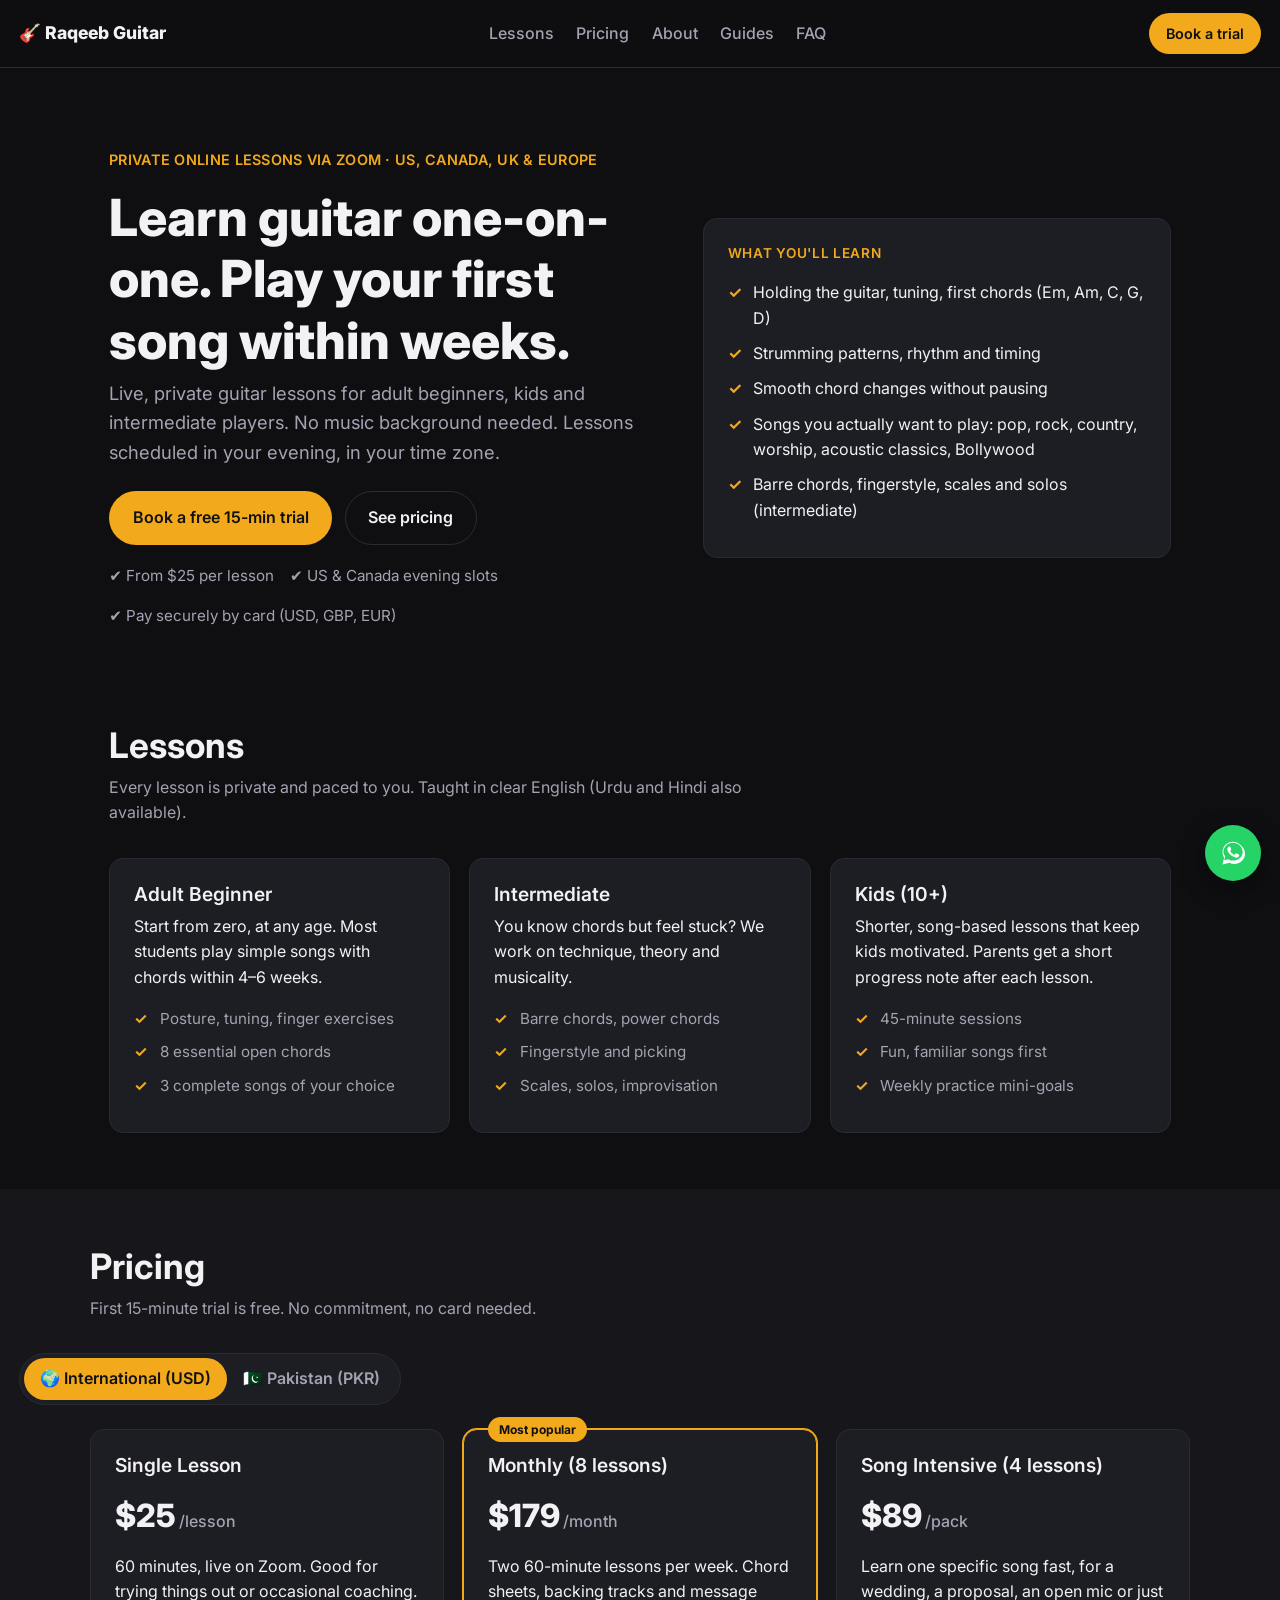
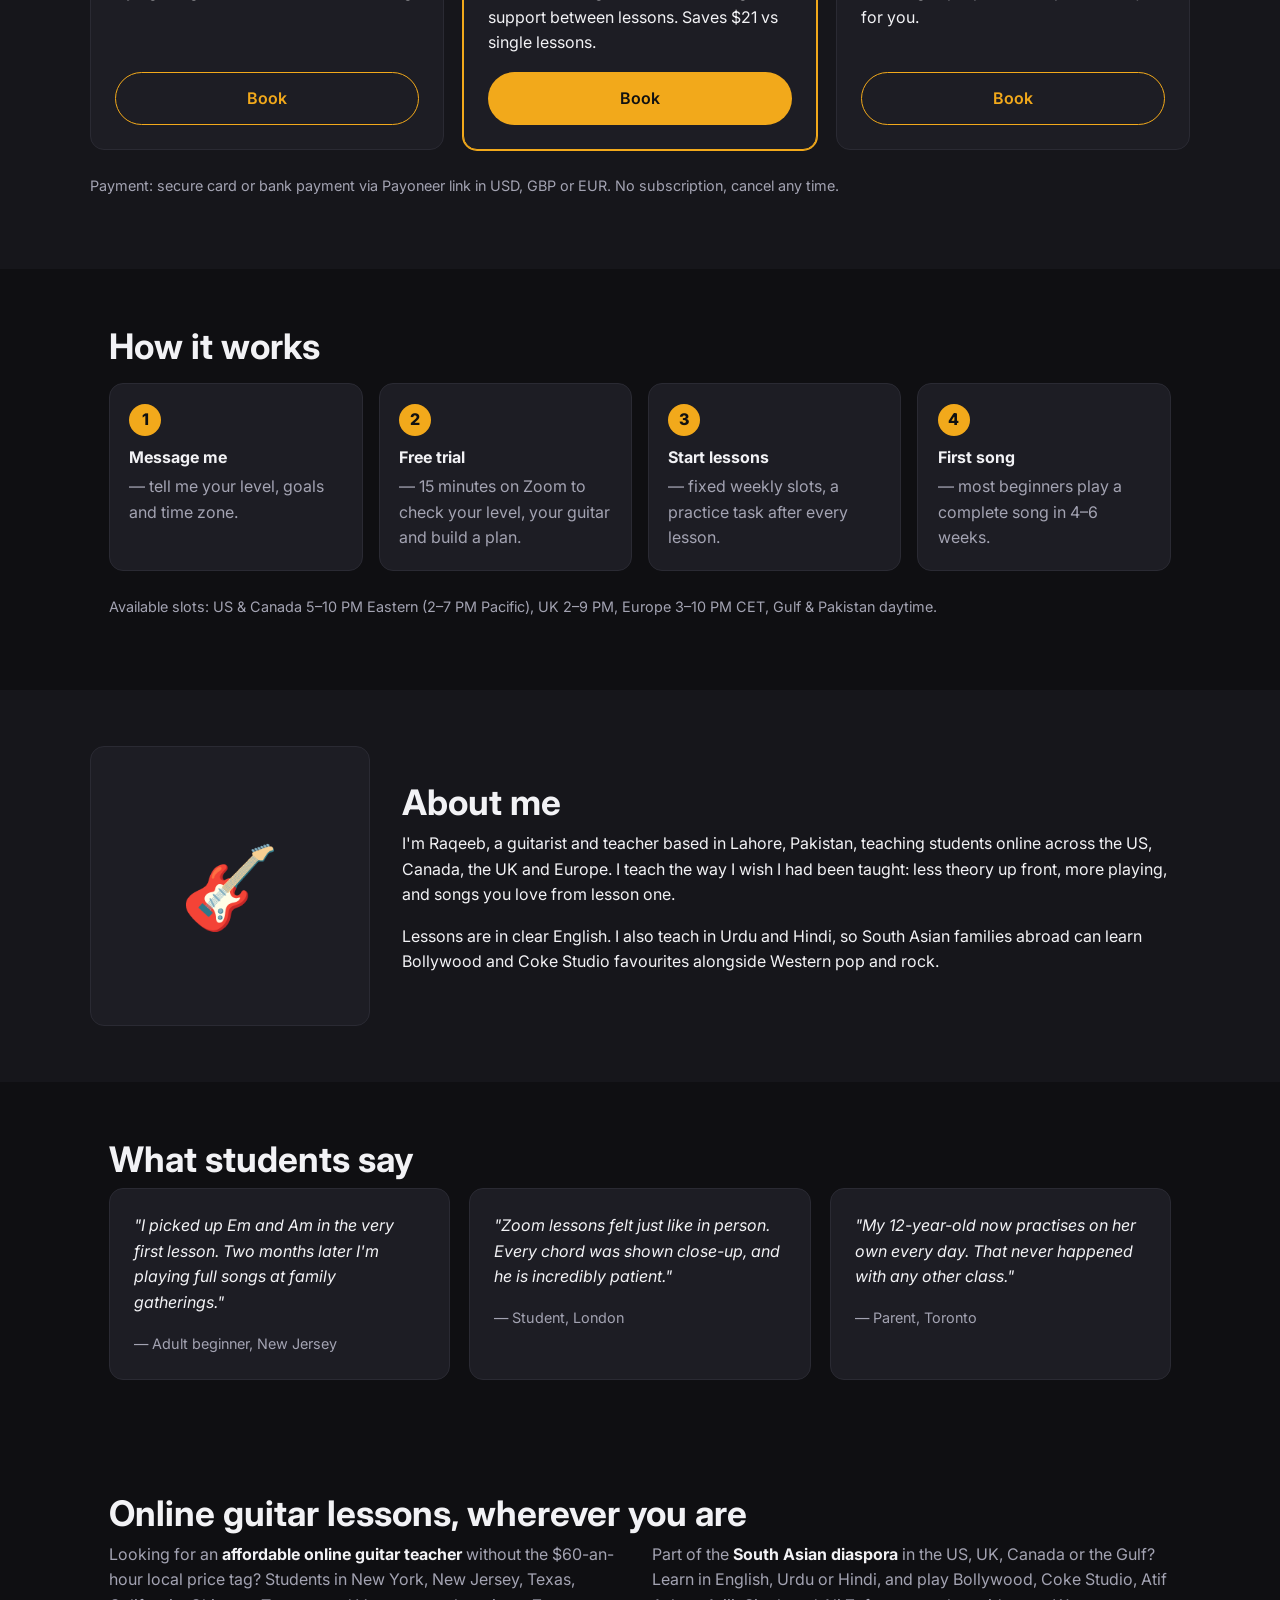
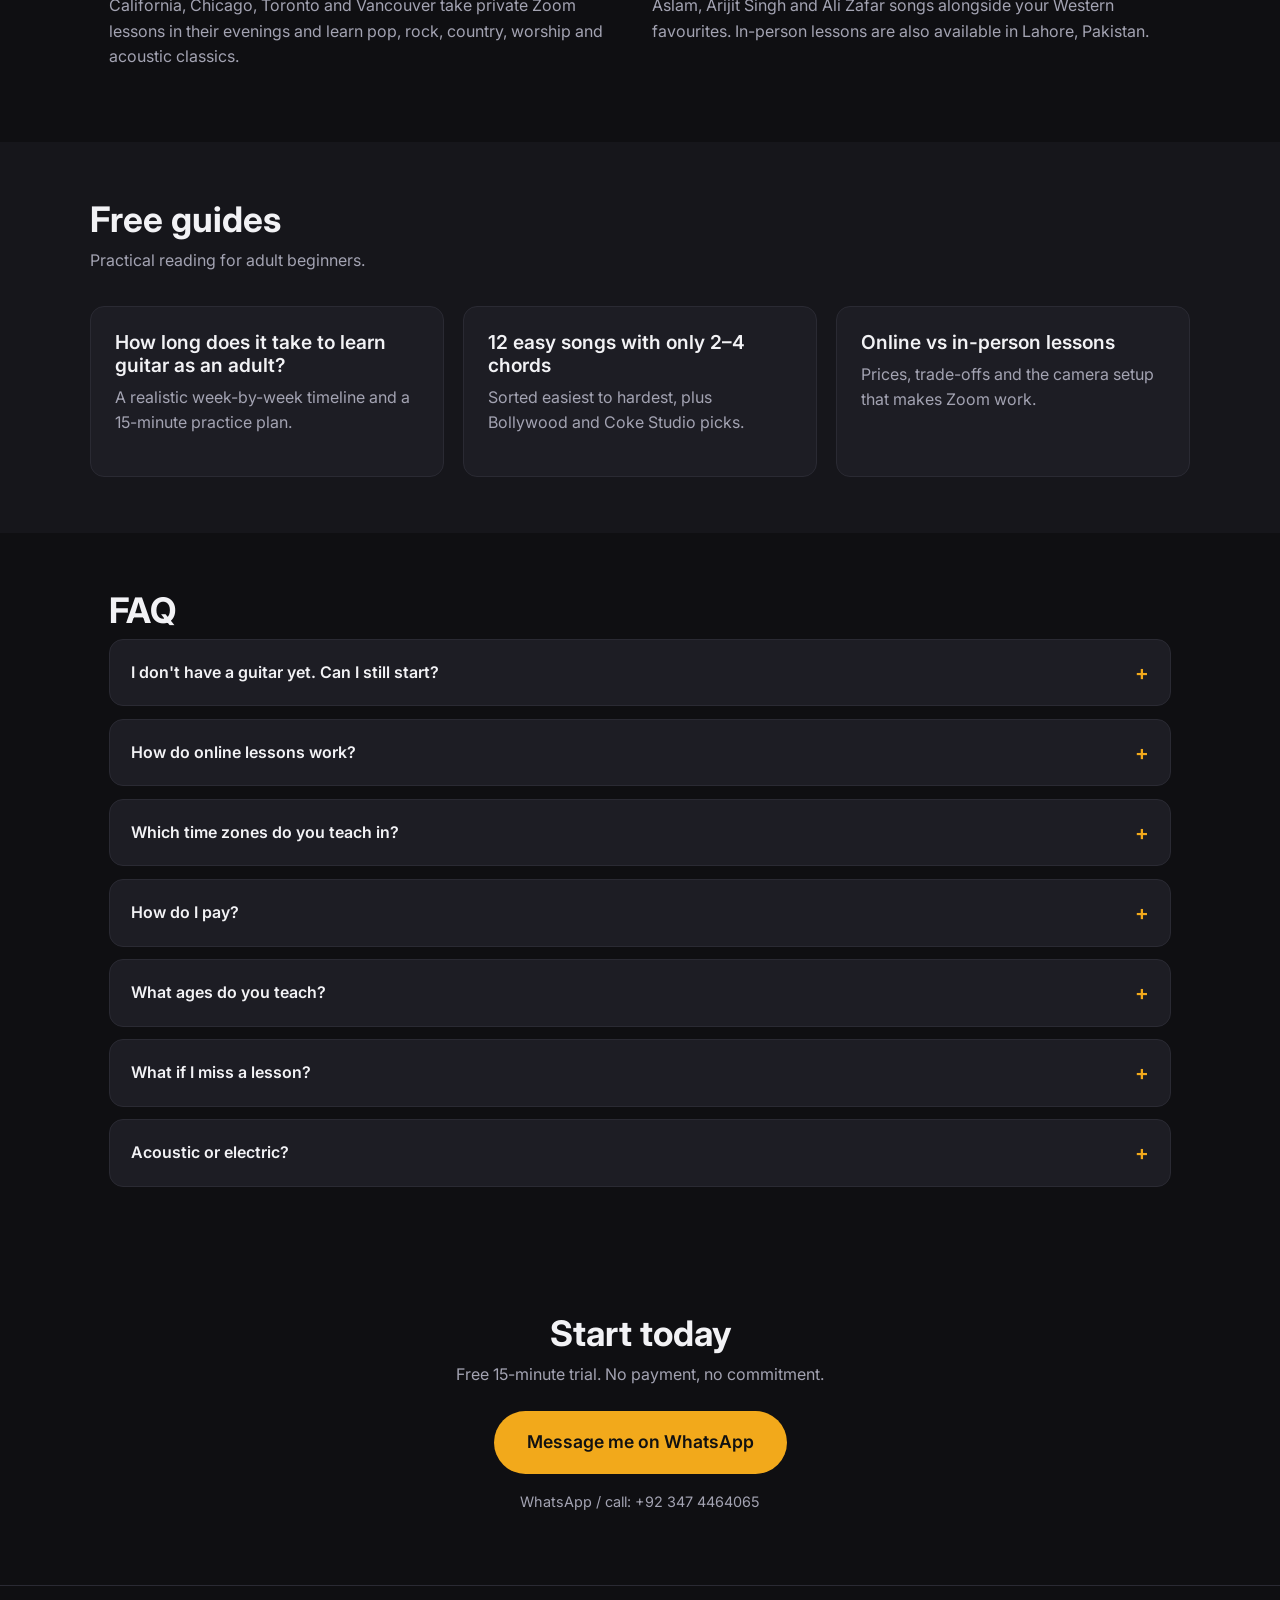
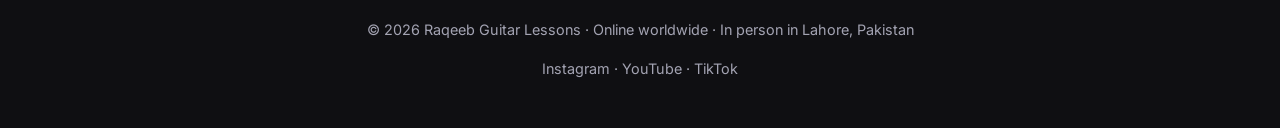
==== commit b29a71e8: "Add beginner guides section with three SEO articles and update sitemap Co-authored-by: Cursor <curso" ====
--- a/index.html
+++ b/index.html
@@ -74,6 +74,7 @@
       <a href="#lessons">Lessons</a>
       <a href="#pricing">Pricing</a>
       <a href="#about">About</a>
+      <a href="guides/">Guides</a>
       <a href="#faq">FAQ</a>
     </nav>
     <a class="btn btn-primary btn-sm js-whatsapp" href="#" data-msg="Hi Raqeeb! I'd like to know more about your online guitar lessons.">Book a trial</a>
@@ -229,7 +230,17 @@
       </div>
     </section>
 
-    <section id="faq" class="section alt">
+    <section id="guides" class="section alt">
+      <h2>Free guides</h2>
+      <p class="section-sub">Practical reading for adult beginners.</p>
+      <div class="grid-3">
+        <a class="card" href="guides/how-long-to-learn-guitar-adult.html"><h3>How long does it take to learn guitar as an adult?</h3><p class="muted">A realistic week-by-week timeline and a 15-minute practice plan.</p></a>
+        <a class="card" href="guides/easy-guitar-songs-for-adult-beginners.html"><h3>12 easy songs with only 2–4 chords</h3><p class="muted">Sorted easiest to hardest, plus Bollywood and Coke Studio picks.</p></a>
+        <a class="card" href="guides/online-vs-in-person-guitar-lessons.html"><h3>Online vs in-person lessons</h3><p class="muted">Prices, trade-offs and the camera setup that makes Zoom work.</p></a>
+      </div>
+    </section>
+
+    <section id="faq" class="section">
       <h2>FAQ</h2>
       <details>
         <summary>I don't have a guitar yet. Can I still start?</summary>
--- a/styles.css
+++ b/styles.css
@@ -142,6 +142,27 @@
 .footer { border-top: 1px solid var(--border); padding: 2rem 1.2rem; text-align: center; color: var(--muted); font-size: .9rem; }
 .socials a:hover { color: var(--text); }
 
+/* Blog / articles */
+.article { max-width: 760px; margin: 0 auto; padding: 3rem 1.2rem 4rem; }
+.article h1 { font-size: clamp(1.9rem, 4.5vw, 2.8rem); margin-bottom: .6rem; }
+.article .meta { color: var(--muted); font-size: .9rem; margin-bottom: 2rem; }
+.article h2 { font-size: 1.5rem; margin: 2.2rem 0 .6rem; }
+.article h3 { font-size: 1.15rem; margin: 1.6rem 0 .4rem; }
+.article p, .article li { color: #d6d6de; }
+.article ul, .article ol { padding-left: 1.4rem; }
+.article li { margin-bottom: .4rem; }
+.article table { width: 100%; border-collapse: collapse; margin: 1rem 0 1.5rem; font-size: .95rem; }
+.article th, .article td { text-align: left; padding: .6rem .7rem; border-bottom: 1px solid var(--border); }
+.article th { color: var(--accent); font-weight: 600; }
+.article .cta-box { background: var(--card); border: 1px solid var(--accent); border-radius: var(--radius); padding: 1.5rem; margin: 2.5rem 0 0; text-align: center; }
+.article .cta-box p { color: var(--muted); }
+.article .back { display: inline-block; margin-bottom: 1.5rem; color: var(--muted); }
+.article .back:hover { color: var(--text); }
+.guides-list { list-style: none; padding: 0; display: grid; gap: 1rem; }
+.guides-list a { display: block; }
+.guides-list h3 { margin-bottom: .3rem; }
+.guides-list p { color: var(--muted); margin: 0; }
+
 /* WhatsApp float */
 .wa-float {
   position: fixed; right: 1.2rem; bottom: 1.2rem; z-index: 20;
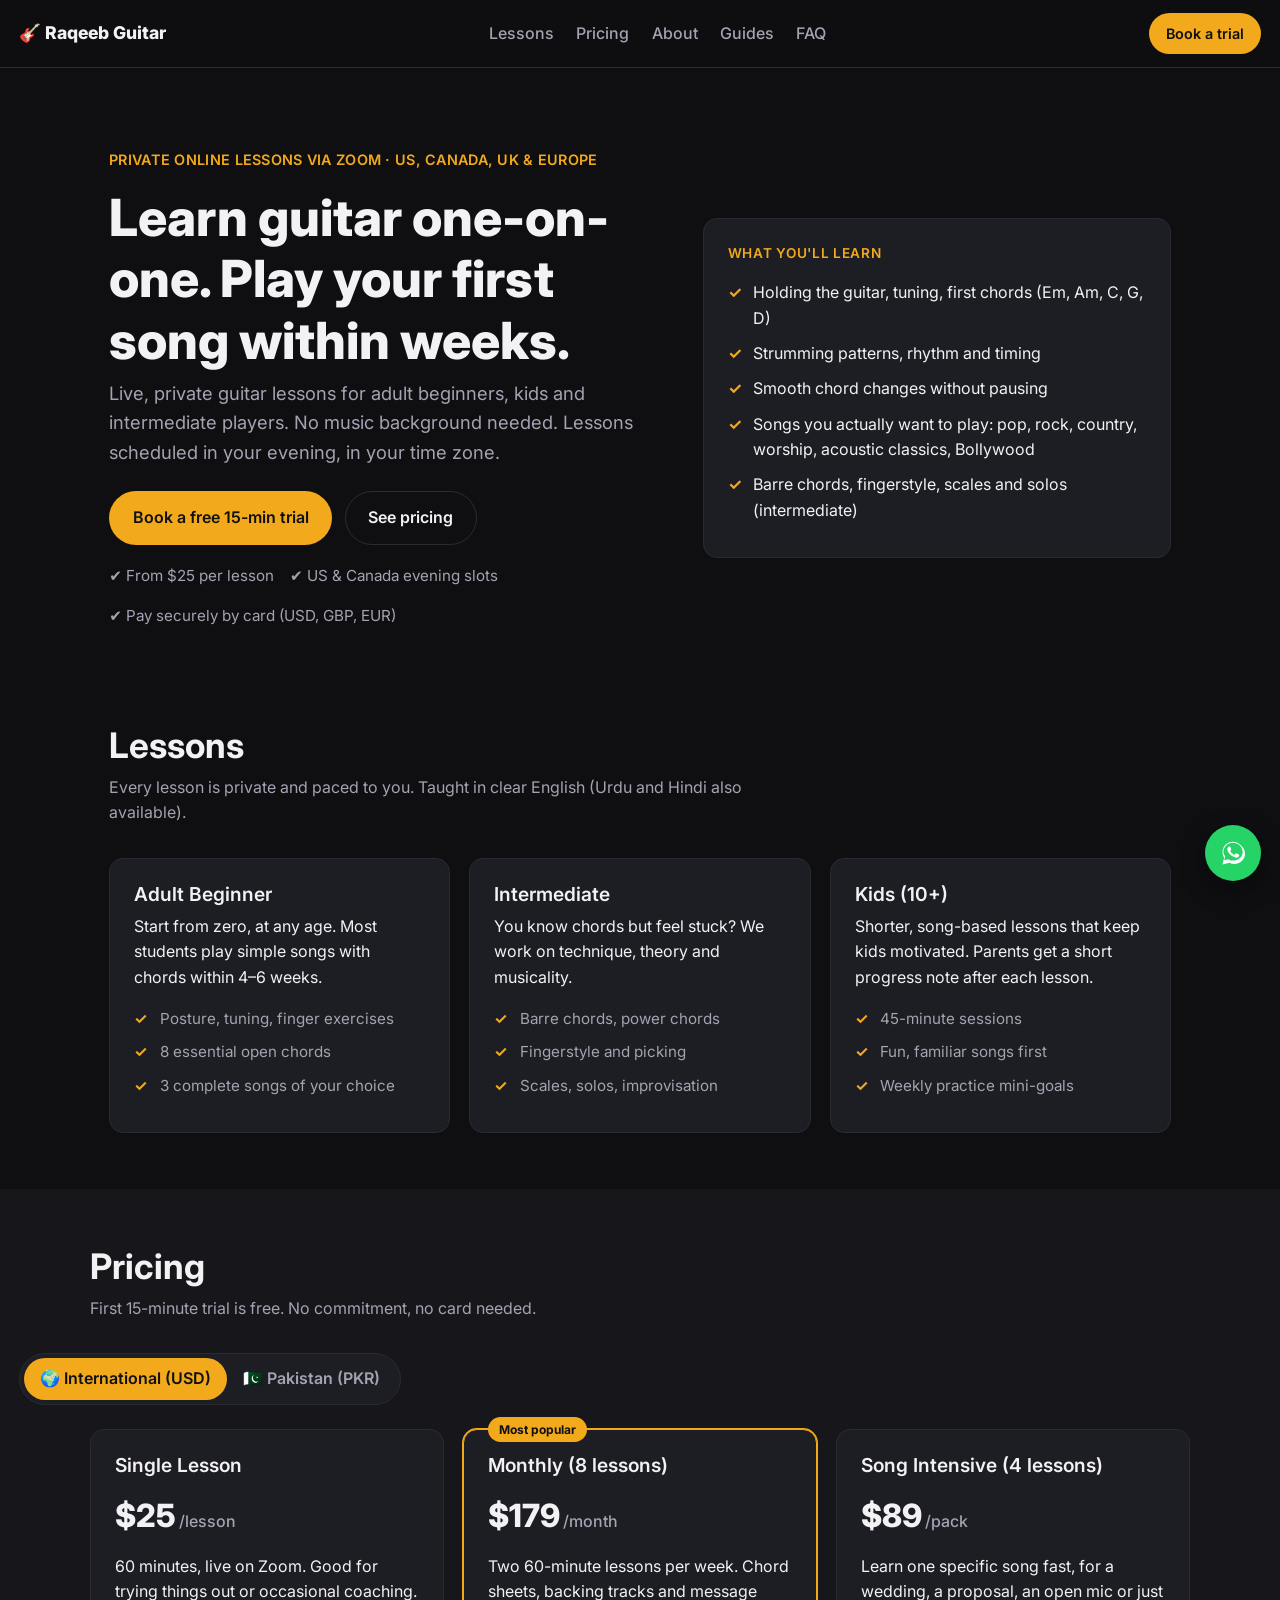
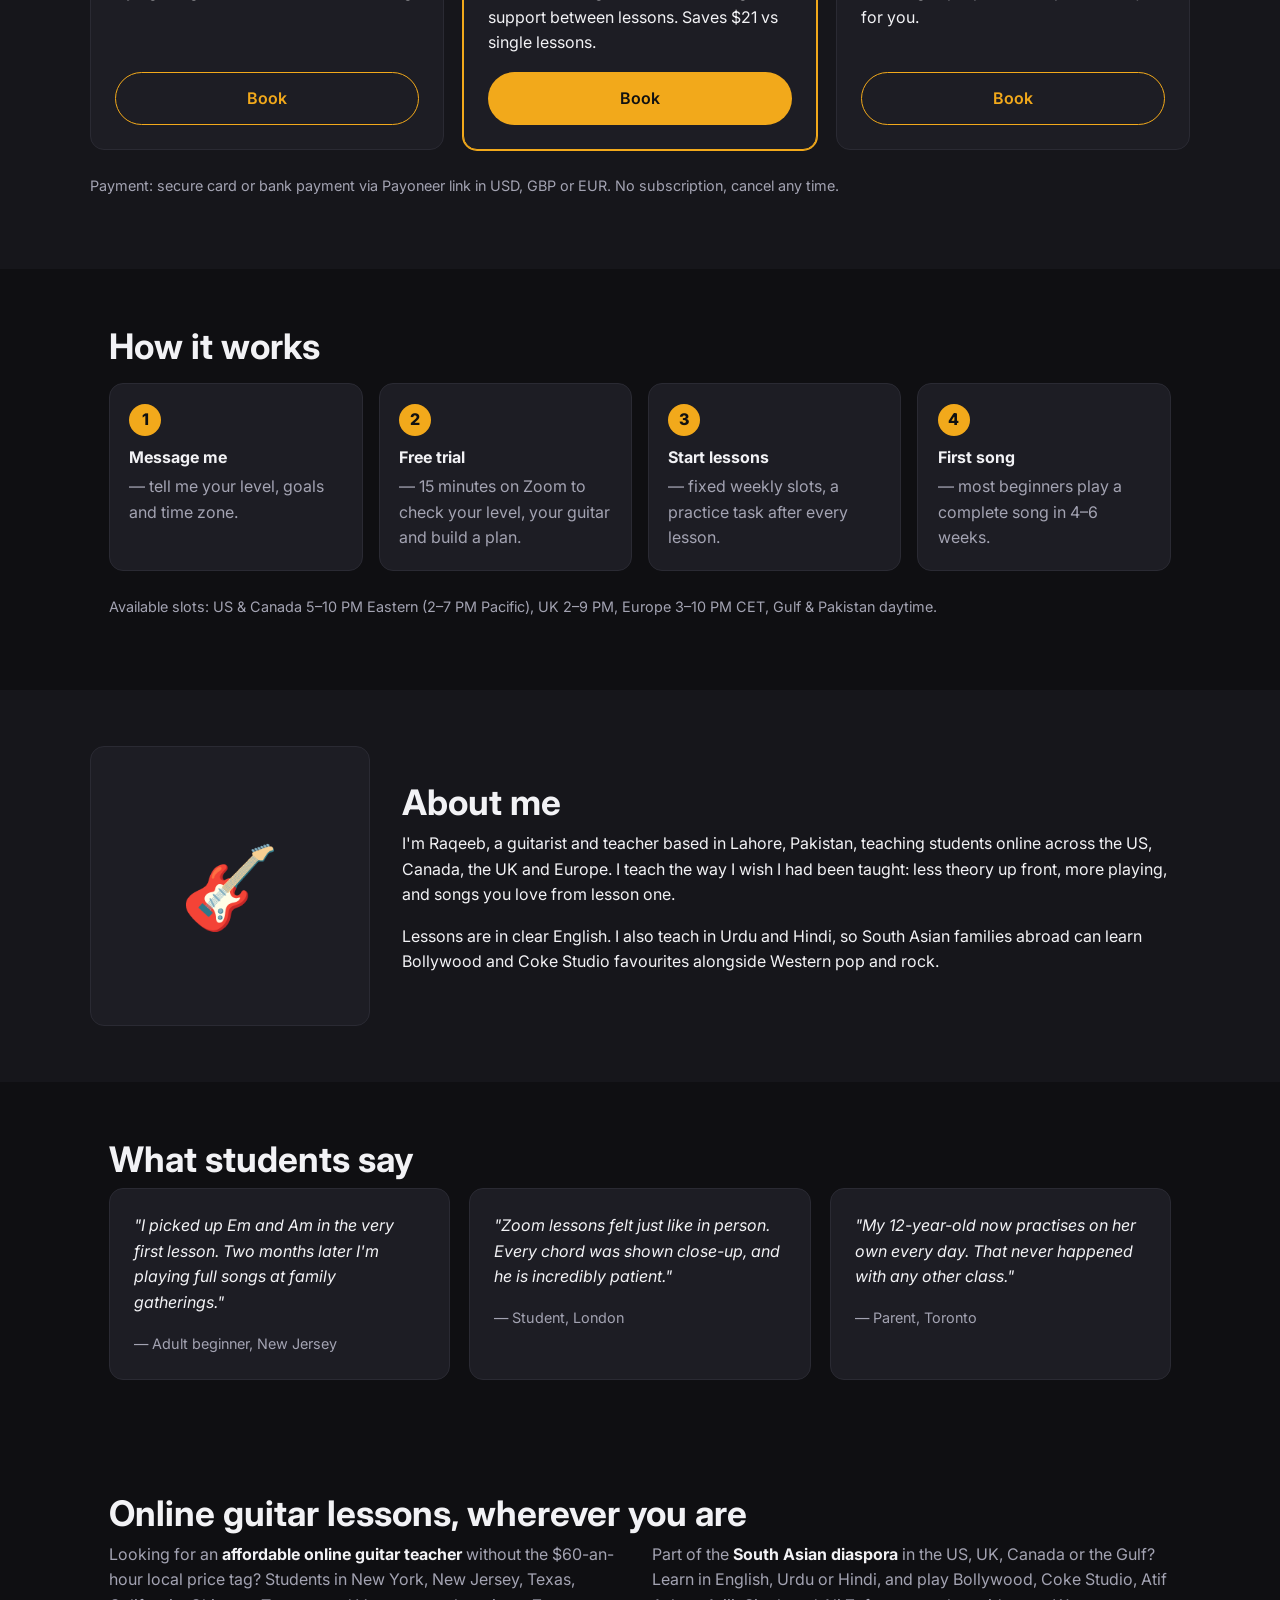
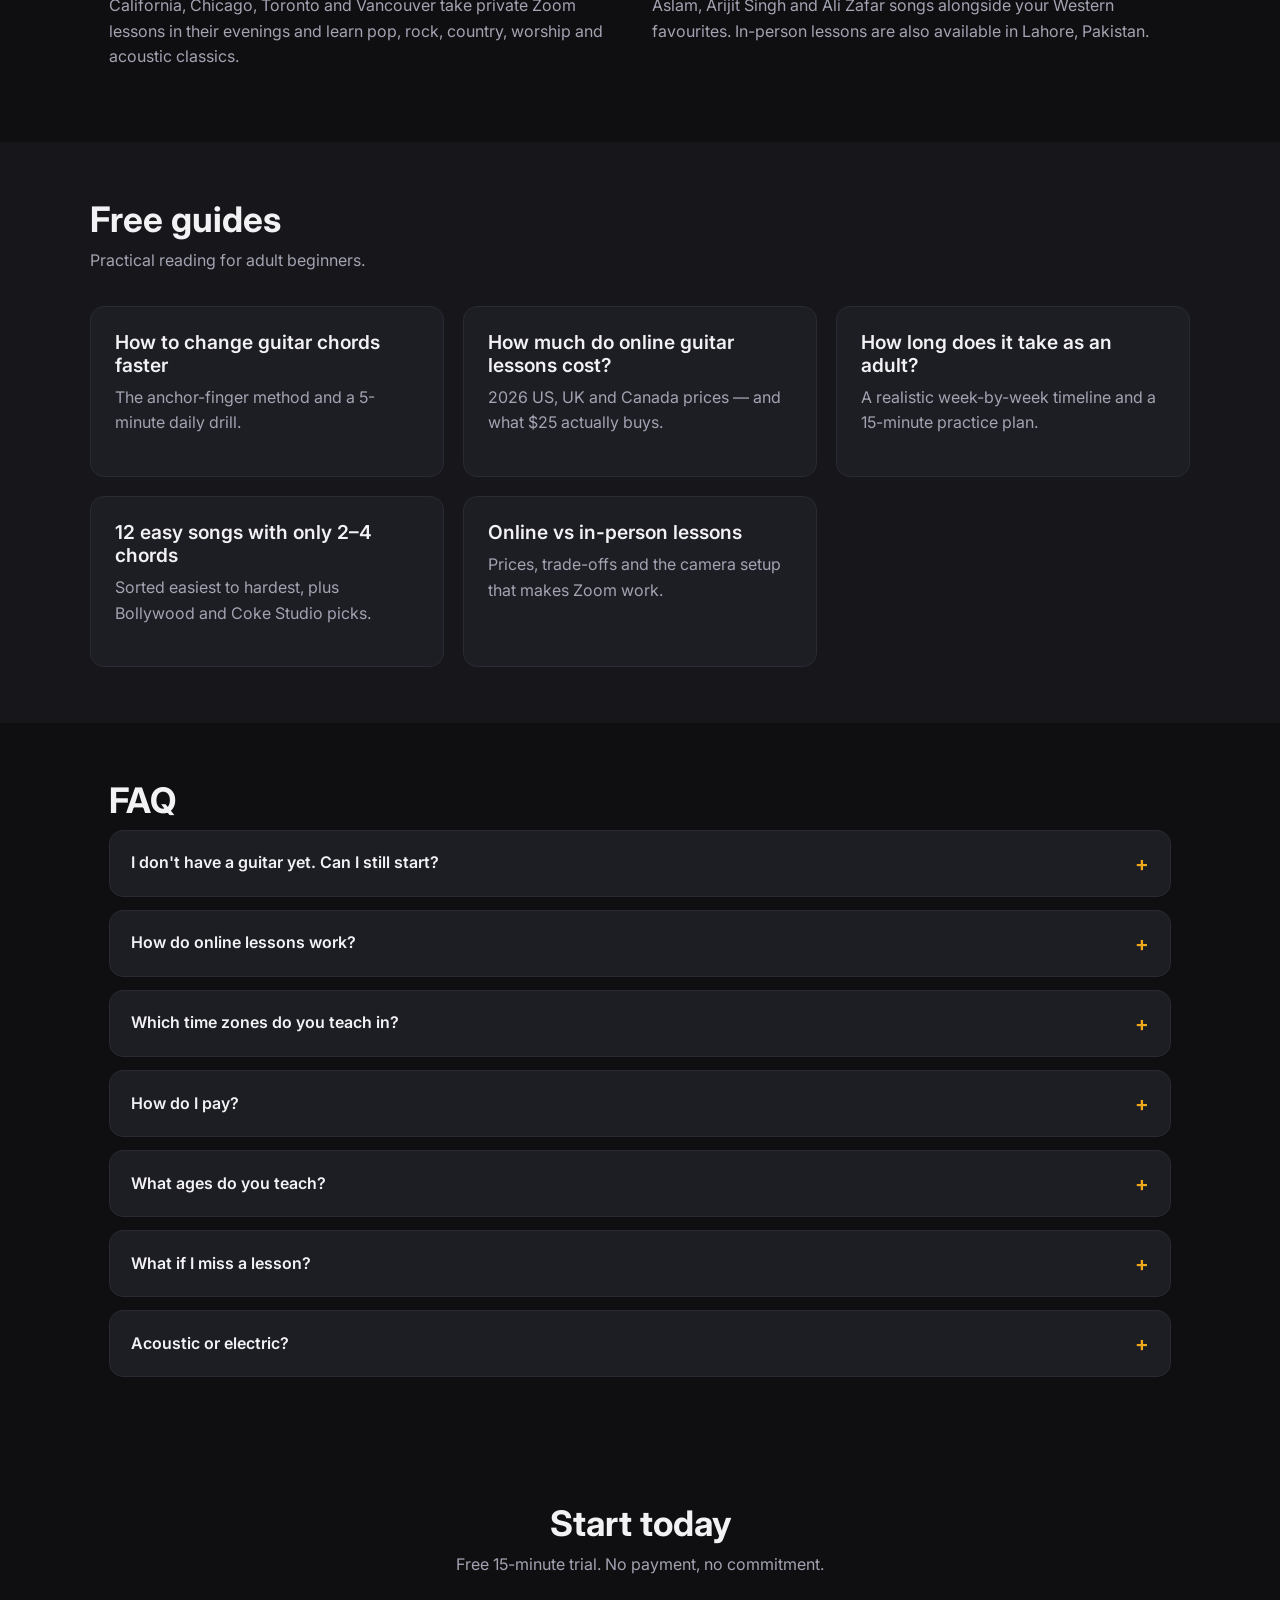
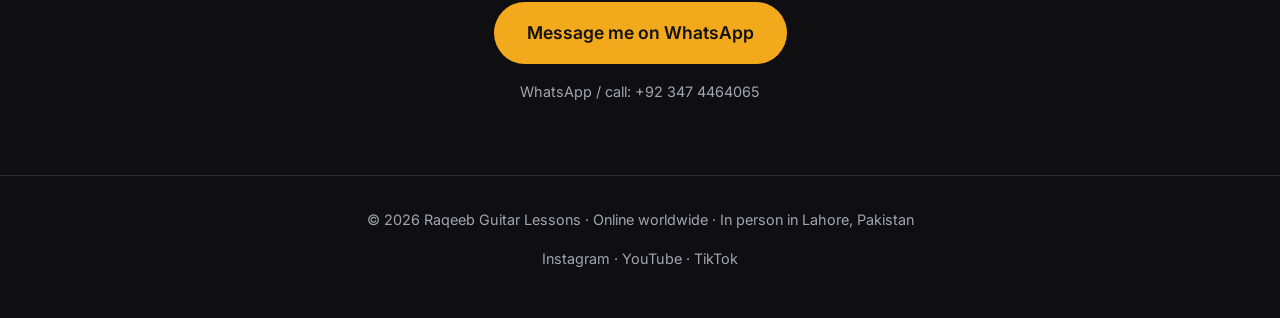
==== commit 569984d5: "Add two SEO guides: faster chord changes and 2026 lesson prices Co-authored-by: Cursor <cursoragent@" ====
--- a/index.html
+++ b/index.html
@@ -234,7 +234,9 @@
       <h2>Free guides</h2>
       <p class="section-sub">Practical reading for adult beginners.</p>
       <div class="grid-3">
-        <a class="card" href="guides/how-long-to-learn-guitar-adult.html"><h3>How long does it take to learn guitar as an adult?</h3><p class="muted">A realistic week-by-week timeline and a 15-minute practice plan.</p></a>
+        <a class="card" href="guides/how-to-change-guitar-chords-faster.html"><h3>How to change guitar chords faster</h3><p class="muted">The anchor-finger method and a 5-minute daily drill.</p></a>
+        <a class="card" href="guides/how-much-do-online-guitar-lessons-cost.html"><h3>How much do online guitar lessons cost?</h3><p class="muted">2026 US, UK and Canada prices — and what $25 actually buys.</p></a>
+        <a class="card" href="guides/how-long-to-learn-guitar-adult.html"><h3>How long does it take as an adult?</h3><p class="muted">A realistic week-by-week timeline and a 15-minute practice plan.</p></a>
         <a class="card" href="guides/easy-guitar-songs-for-adult-beginners.html"><h3>12 easy songs with only 2–4 chords</h3><p class="muted">Sorted easiest to hardest, plus Bollywood and Coke Studio picks.</p></a>
         <a class="card" href="guides/online-vs-in-person-guitar-lessons.html"><h3>Online vs in-person lessons</h3><p class="muted">Prices, trade-offs and the camera setup that makes Zoom work.</p></a>
       </div>
